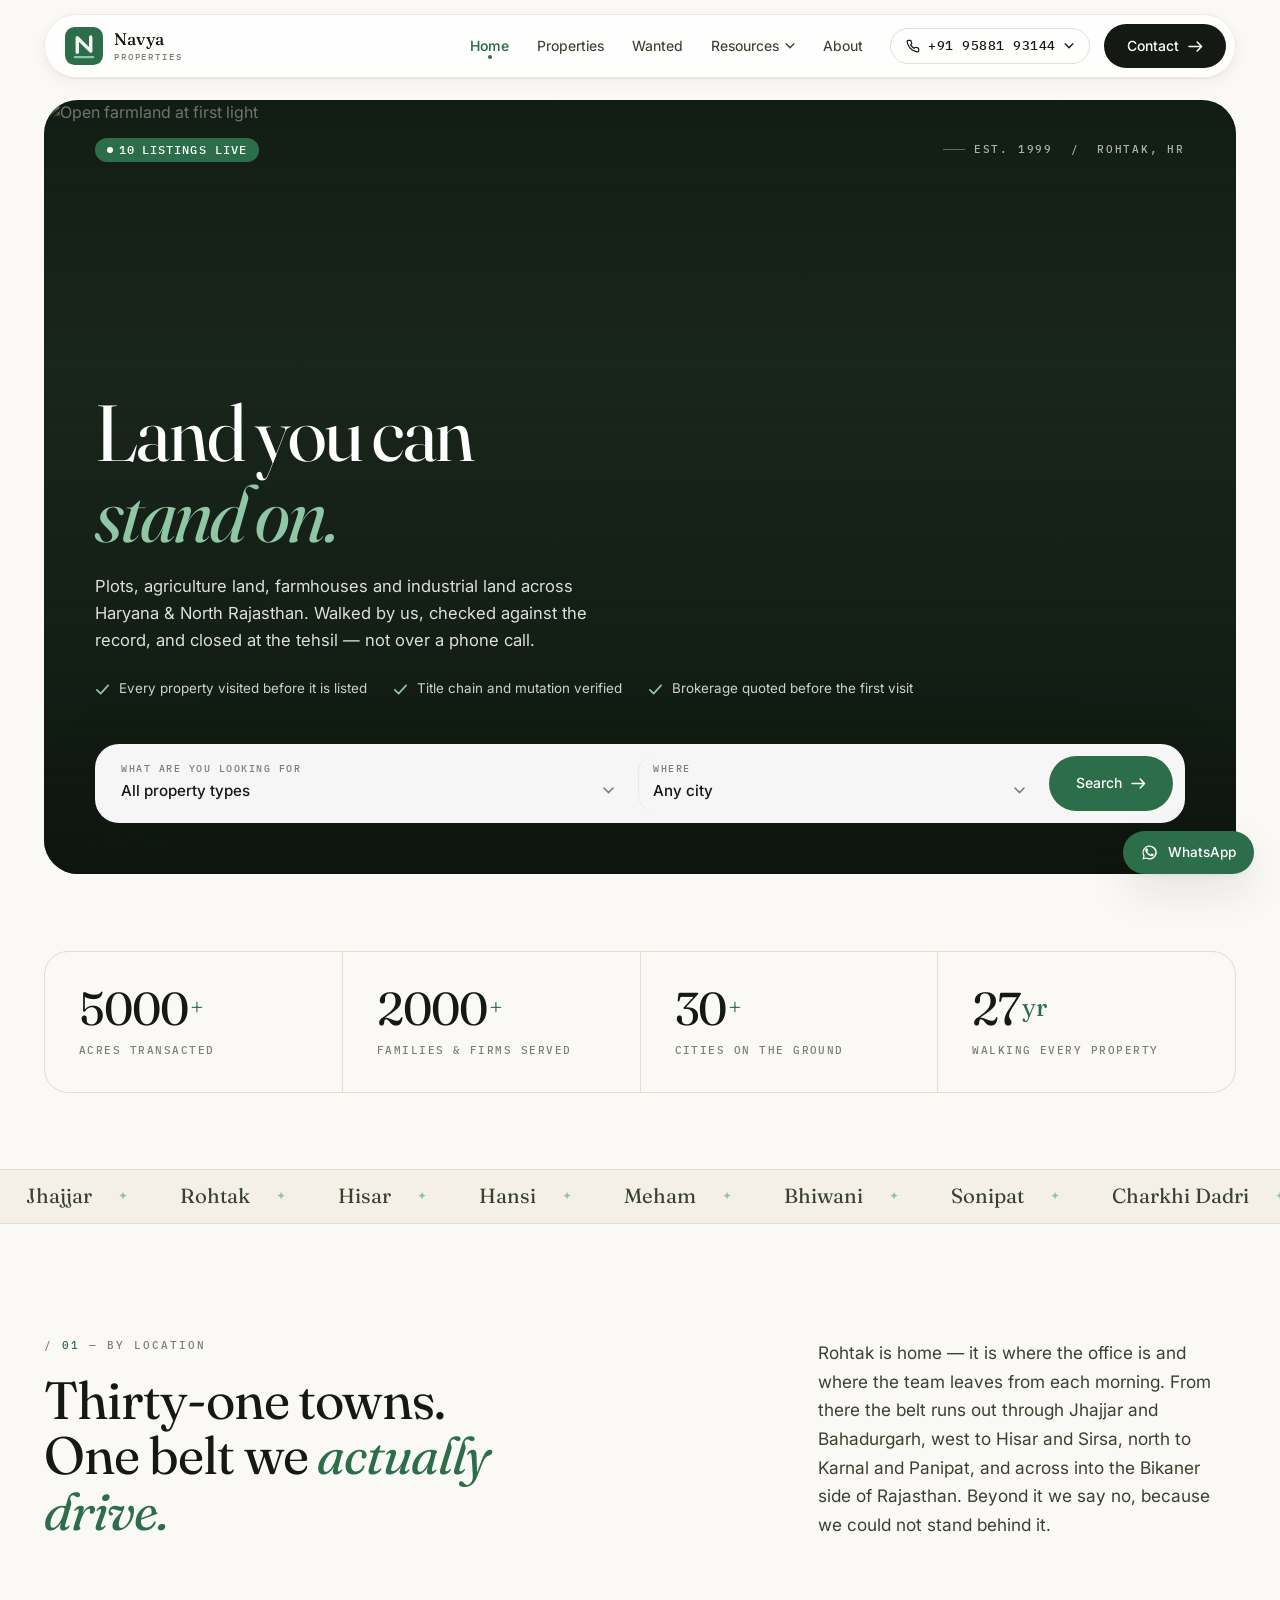
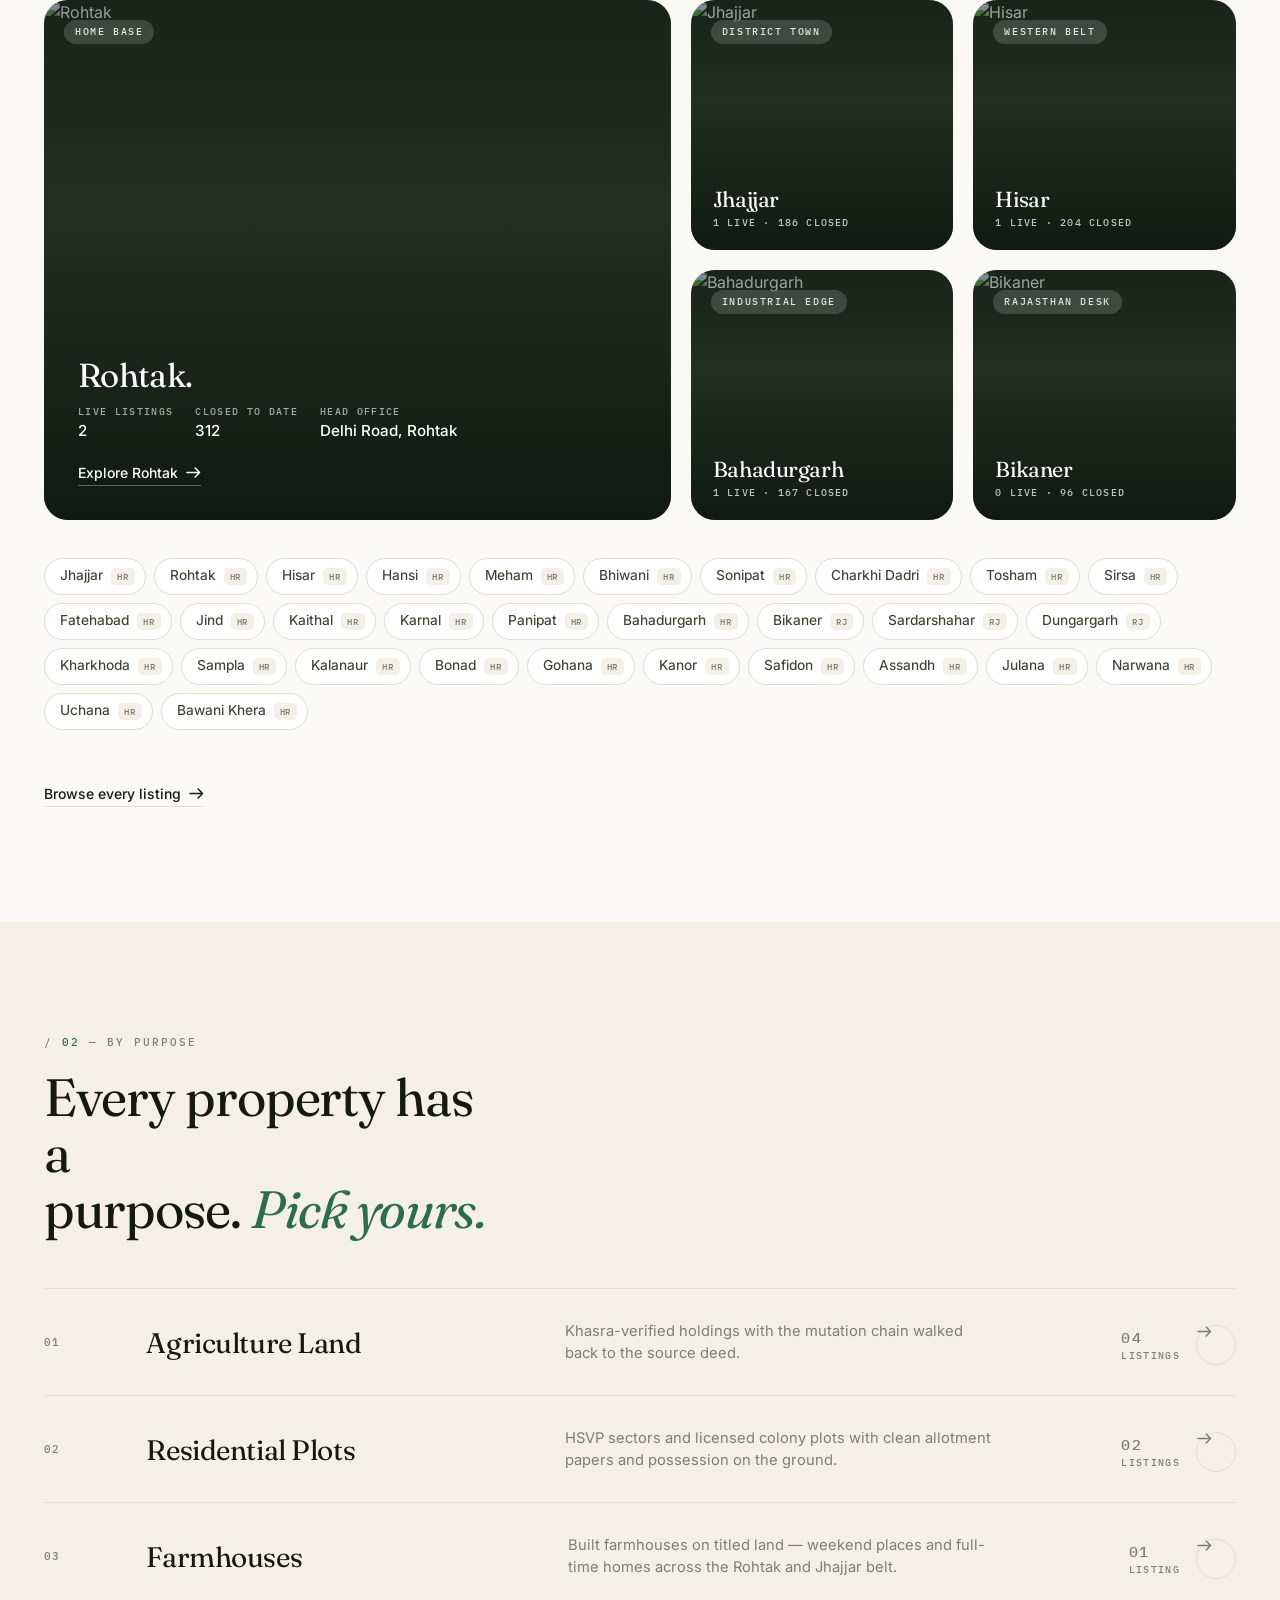
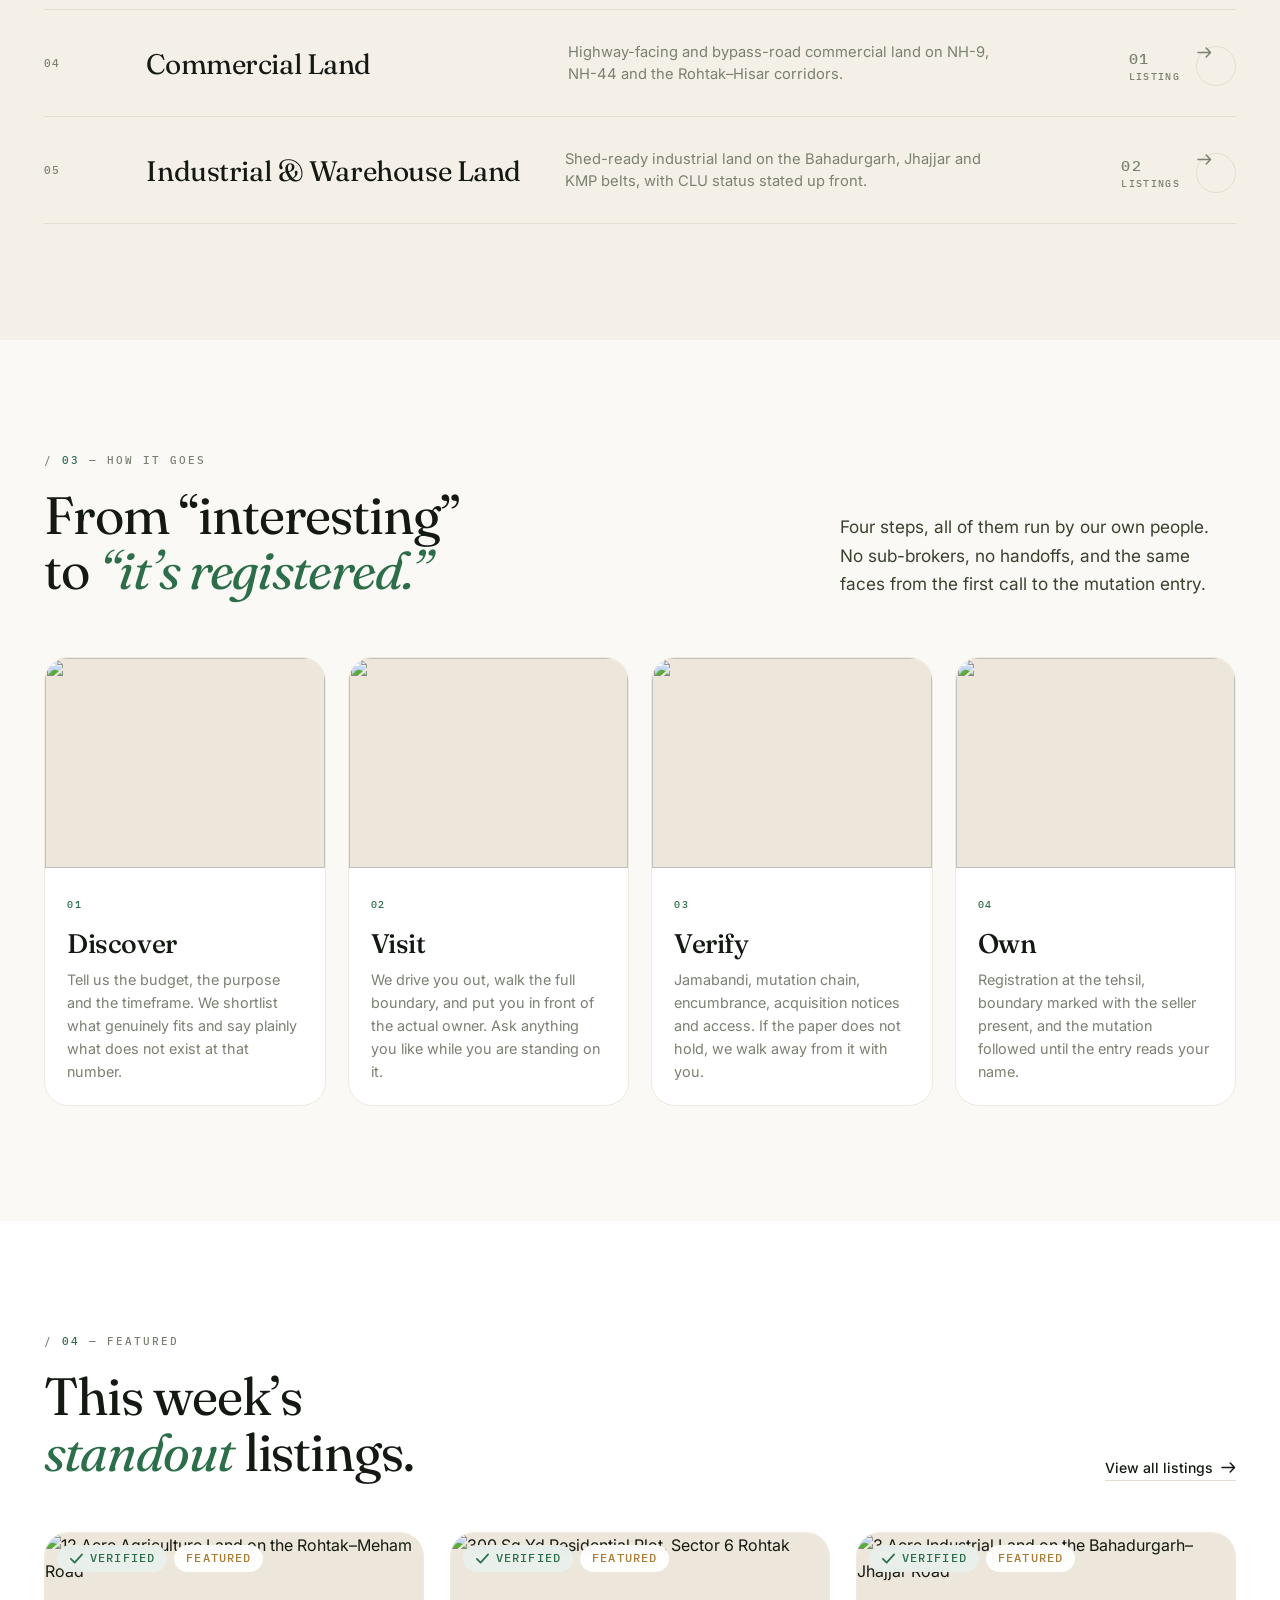
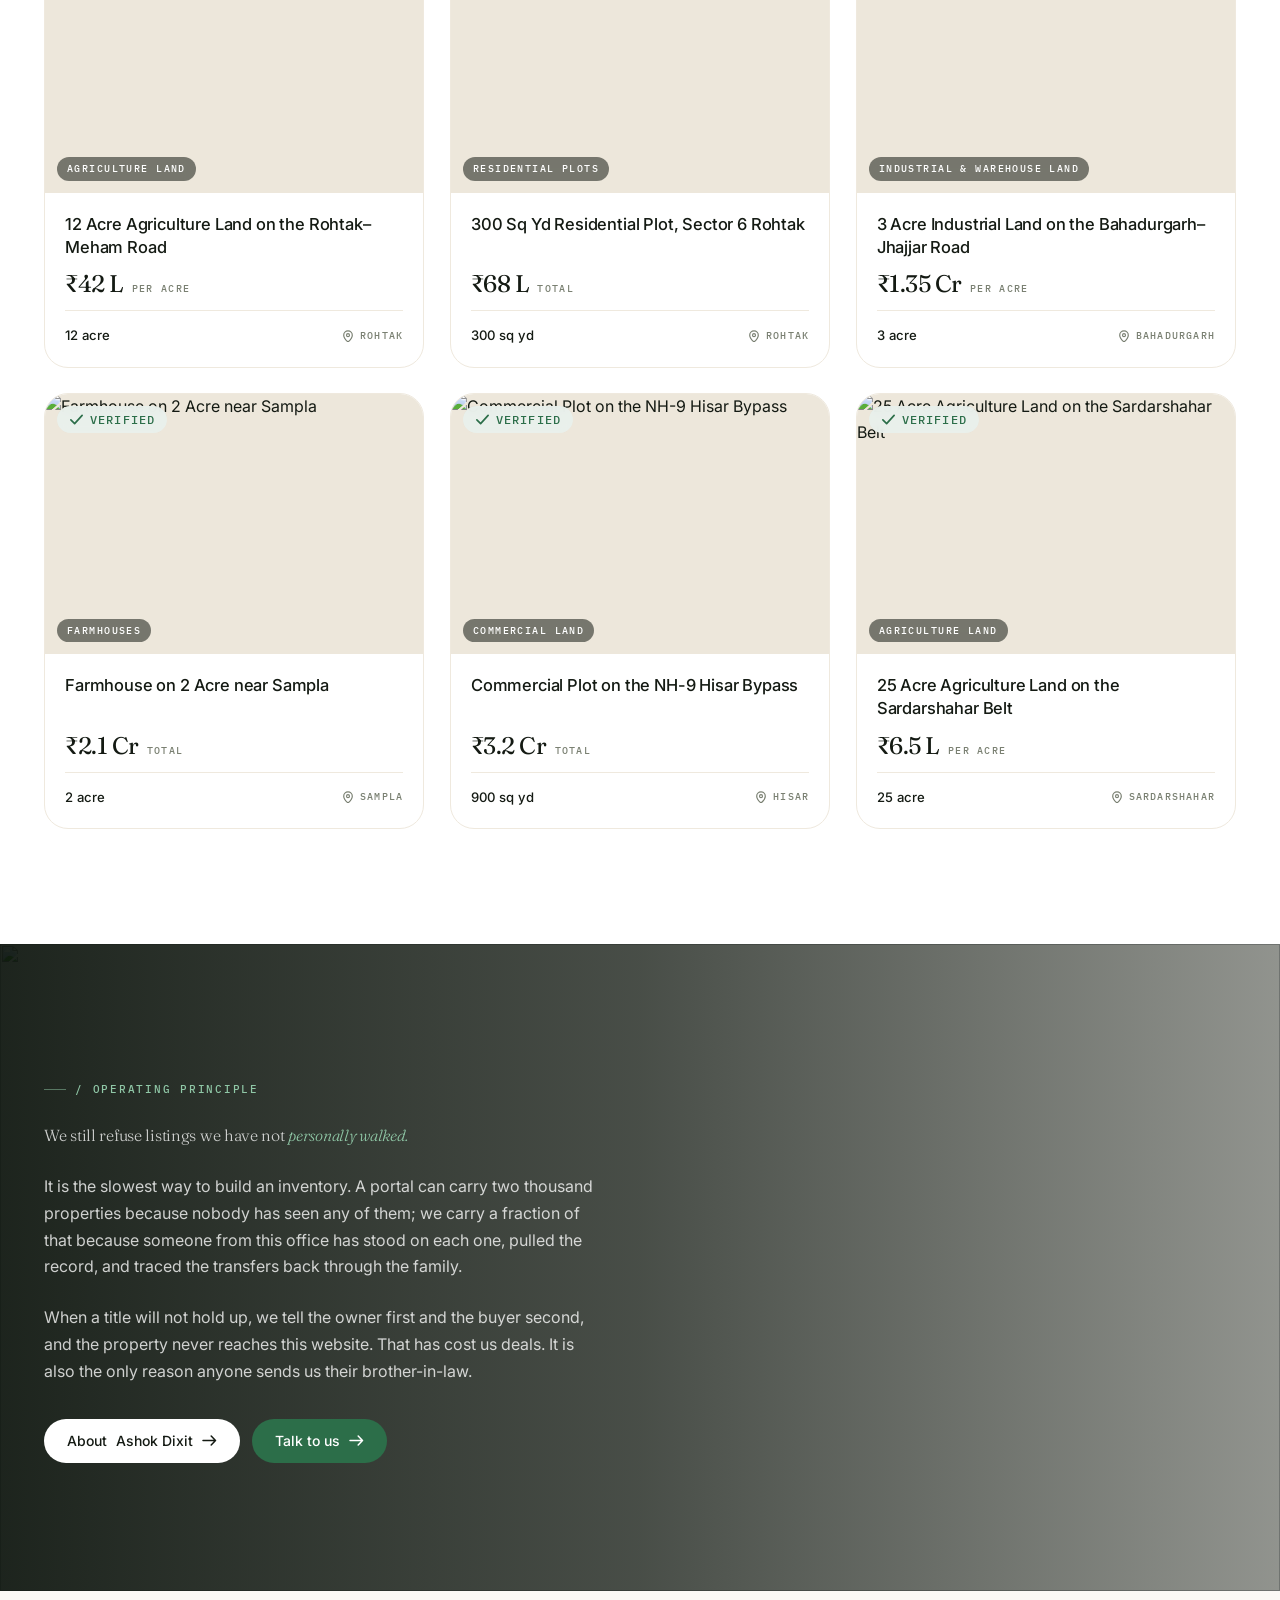
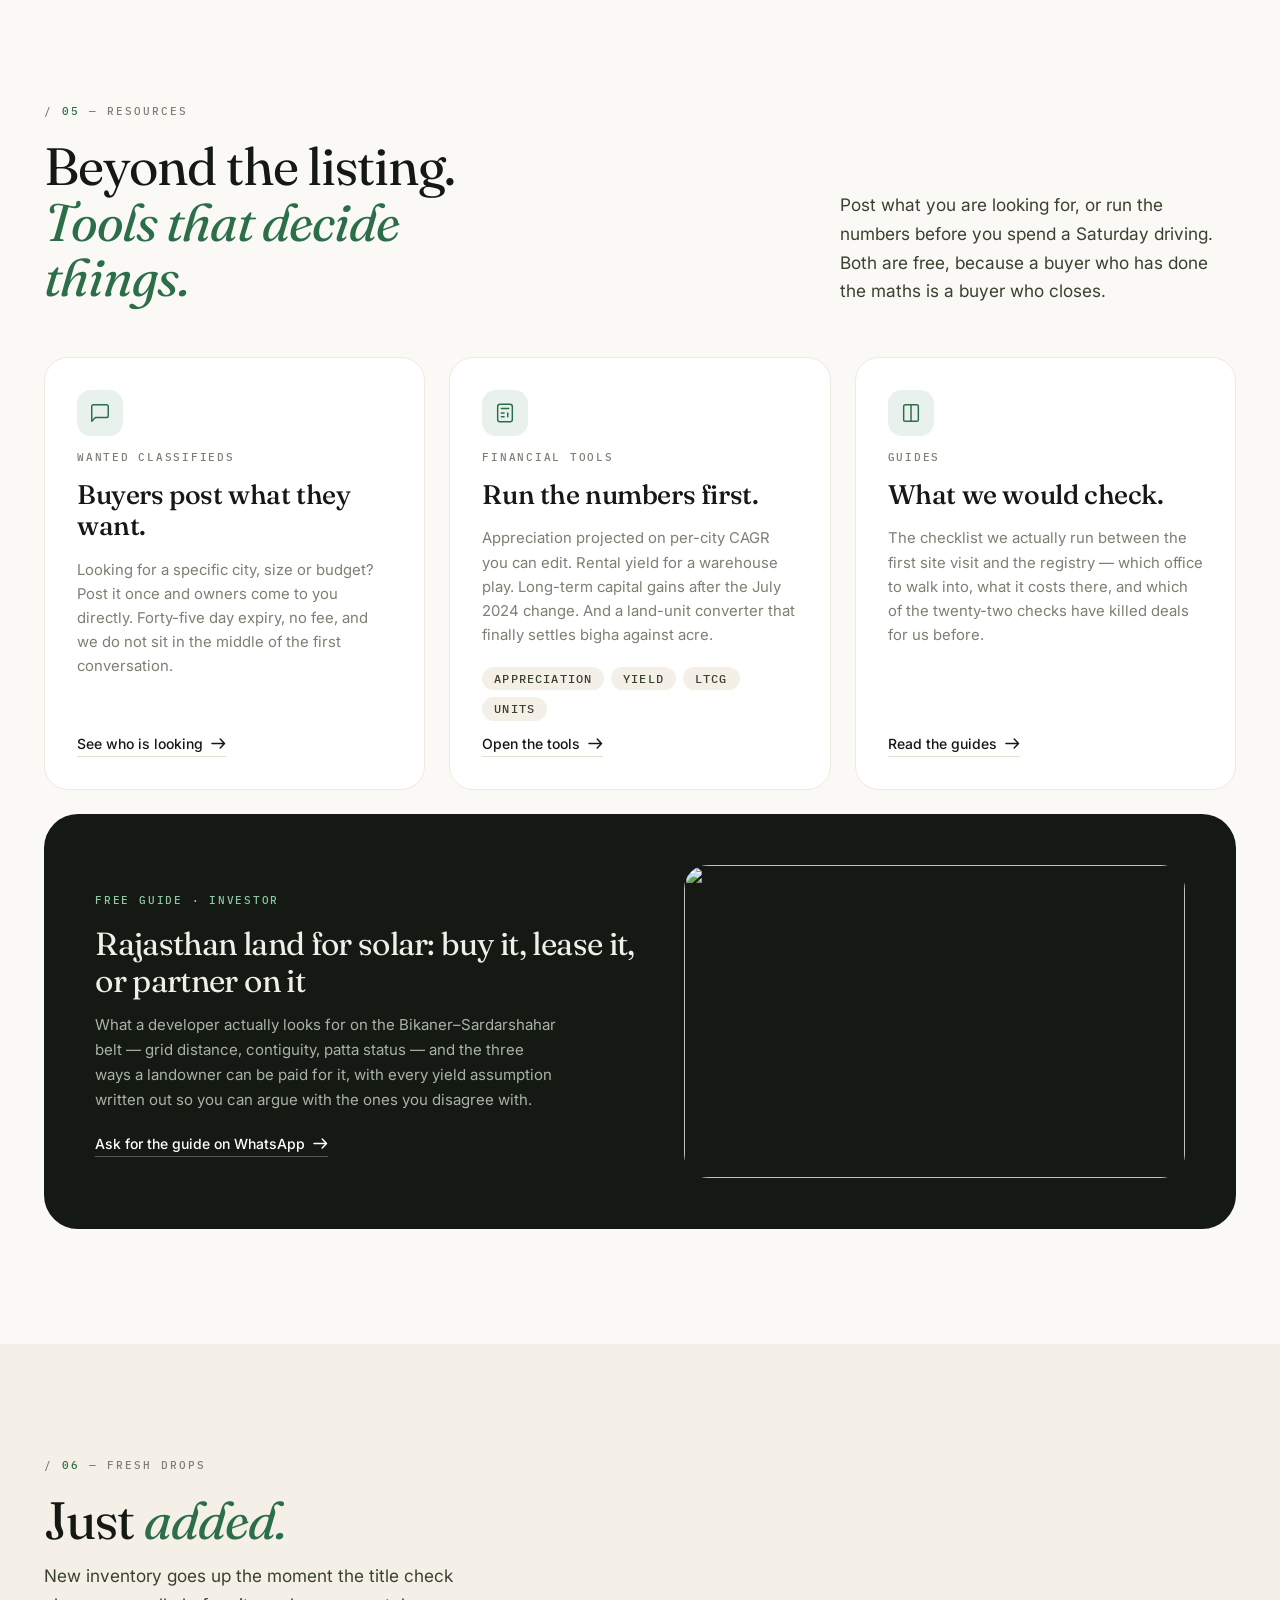
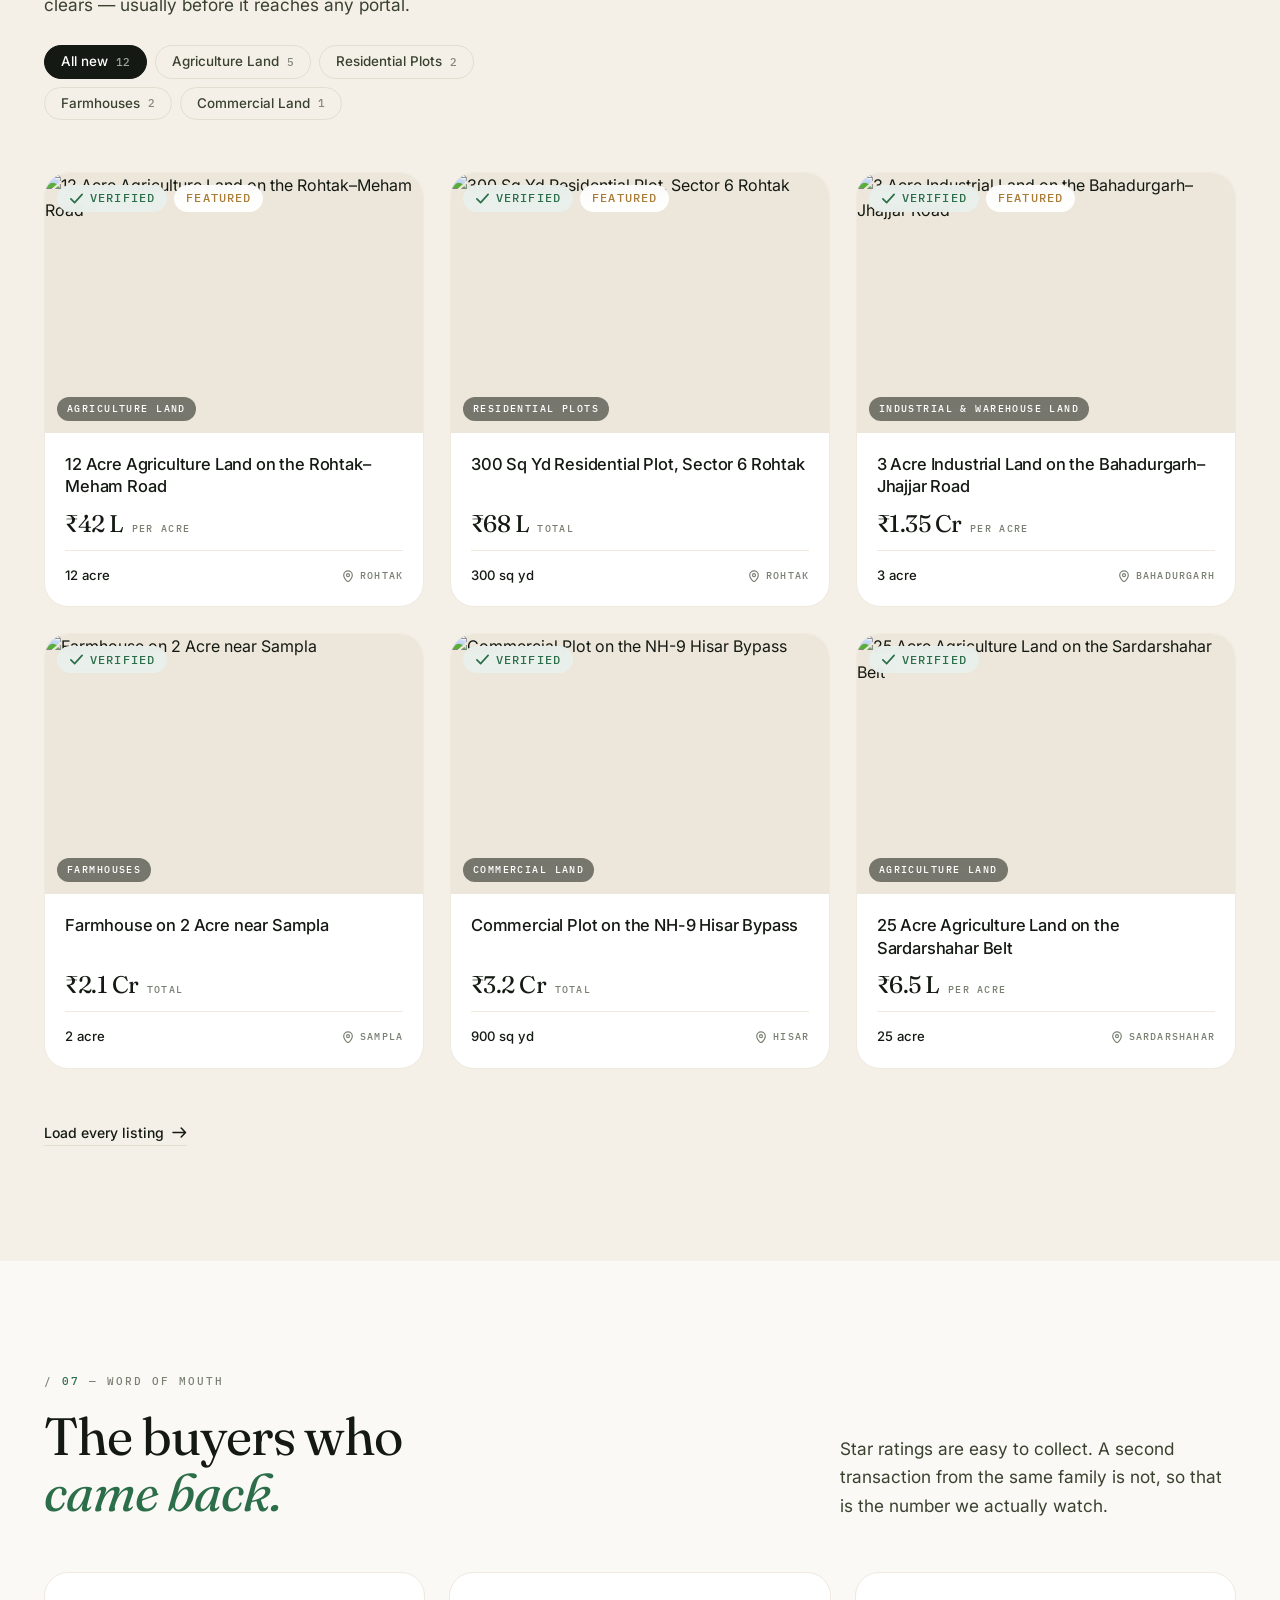
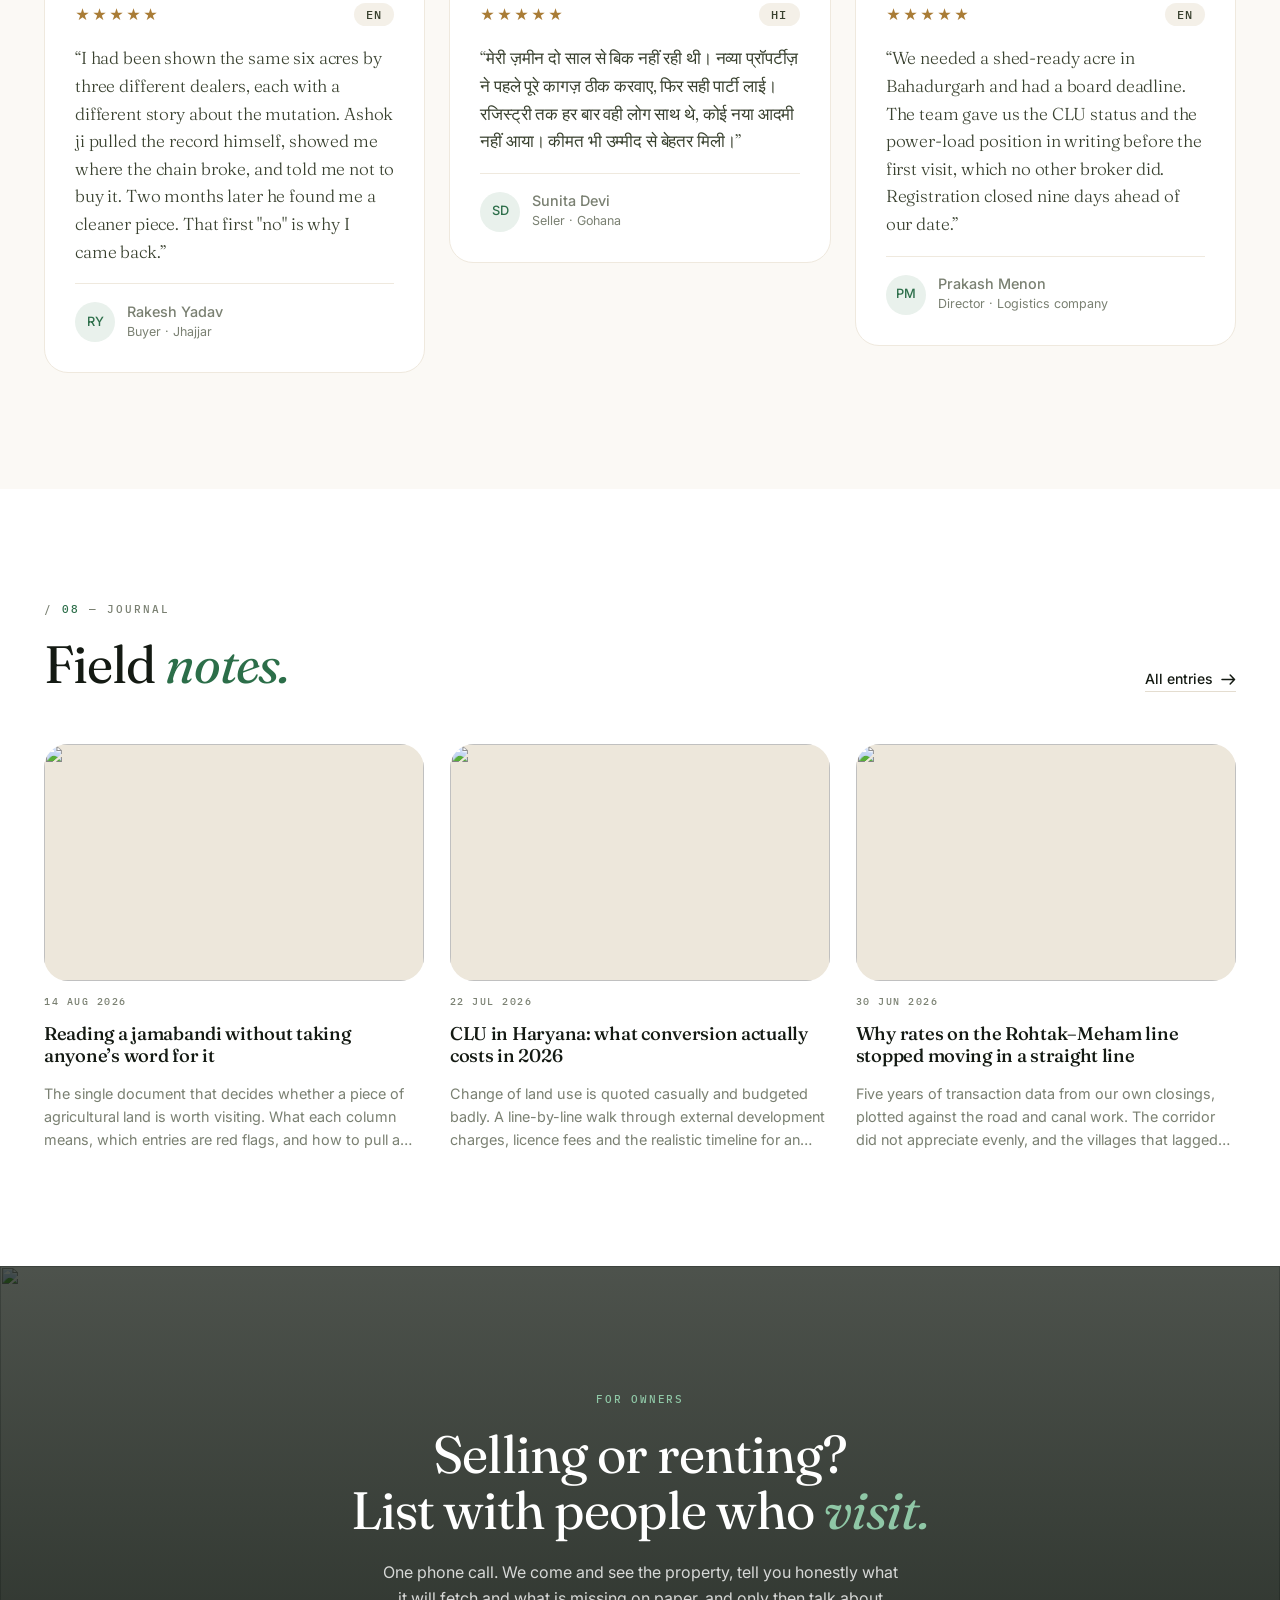
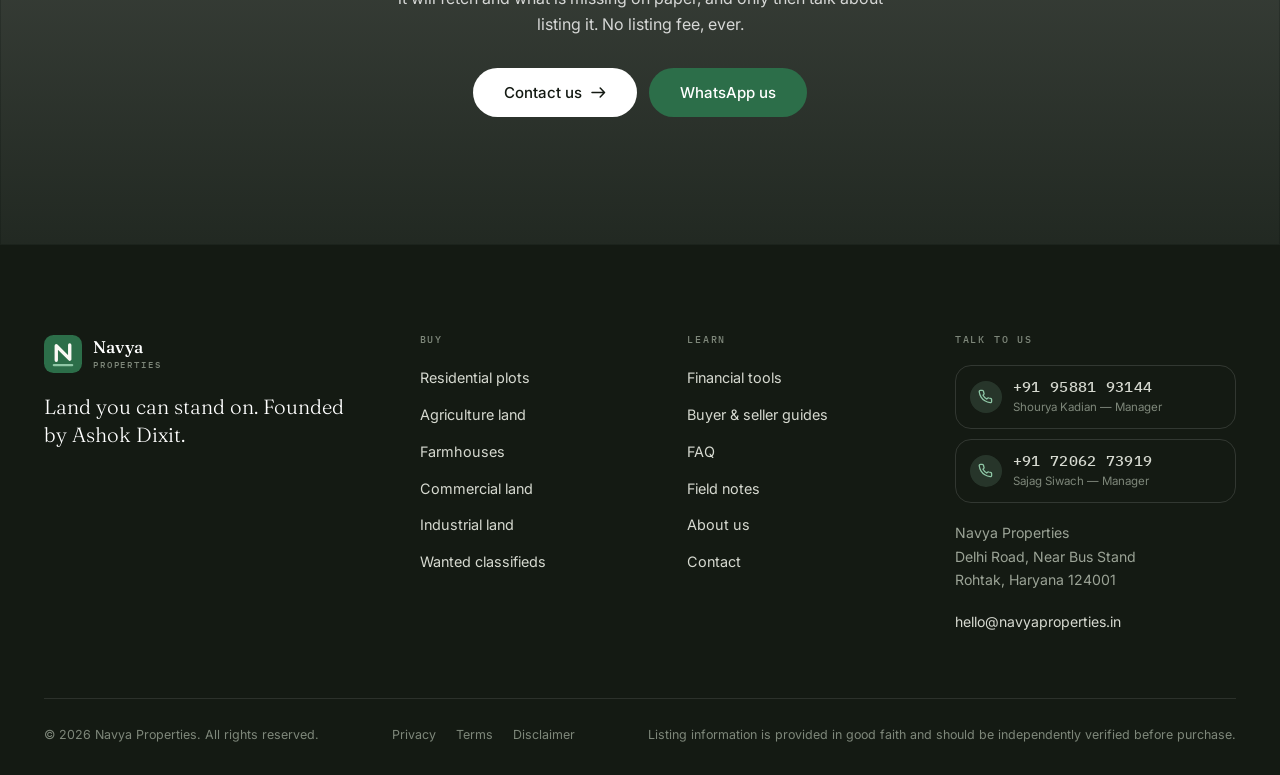
==== index.html @ 82aa5a77 "Navya Properties website Six-page static site for Navya Properties (founder Ashok Dixit) covering 31" ====
<!DOCTYPE html>
<html lang="en">
<head>
<meta charset="utf-8">
<meta name="viewport" content="width=device-width, initial-scale=1">
<title>Navya Properties &mdash; Land, Plots &amp; Farmhouses across Haryana &amp; North Rajasthan</title>
<meta name="description" content="Navya Properties, led by Ashok Dixit. Agriculture land, residential plots, farmhouses, commercial and industrial land across Rohtak, Jhajjar, Bahadurgarh, Hisar, Bhiwani, Jind, Karnal, Panipat, Sirsa and the Bikaner belt of Rajasthan. Every property walked and title-checked before it is listed.">
<meta name="theme-color" content="#2C6E49">

<meta property="og:type" content="website">
<meta property="og:title" content="Navya Properties">
<meta property="og:description" content="Land you can stand on. Agriculture land, plots and farmhouses across Haryana and north Rajasthan — verified before they are listed.">
<meta property="og:image" content="assets/img/logo-mark.svg">

<link rel="icon" href="assets/img/favicon.svg" type="image/svg+xml">
<link rel="apple-touch-icon" href="assets/img/logo-mark.svg">

<!-- Marks that scripting is live. The scroll-reveal CSS is gated on this, so
     if JS never runs the page renders normally instead of staying blank. -->
<script>document.documentElement.className += " js";</script>

<link rel="preconnect" href="https://fonts.googleapis.com">
<link rel="preconnect" href="https://fonts.gstatic.com" crossorigin>
<link rel="preconnect" href="https://images.unsplash.com" crossorigin>
<link rel="stylesheet" href="https://fonts.googleapis.com/css2?family=Fraunces:ital,opsz,wght@0,9..144,300..700;1,9..144,300..700&family=IBM+Plex+Mono:wght@400;500&family=Inter:wght@300..700&display=swap">
<link rel="stylesheet" href="assets/css/site.css">

<script src="assets/js/config.js" defer></script>
<script src="assets/js/data.js" defer></script>
<script src="assets/js/site.js" defer></script>
</head>

<body>
<a class="skip" href="#main">Skip to content</a>

<!-- ══════════════════════════════ HEADER ══════════════════════════════ -->
<header class="header">
  <div class="header__in">

    <a class="lockup" href="index.html" aria-label="Navya Properties — home">
      <svg class="lockup__mark" viewBox="0 0 96 96" aria-hidden="true">
        <rect width="96" height="96" rx="24" fill="#2C6E49"/>
        <path d="M31 64V27l34 34V25" fill="none" stroke="#FBF9F5" stroke-width="8.5" stroke-linecap="round" stroke-linejoin="round"/>
        <path d="M25 76h46" fill="none" stroke="#8FC7A6" stroke-width="6" stroke-linecap="round"/>
      </svg>
      <span class="lockup__type">
        <span class="lockup__word">Navya</span>
        <span class="lockup__desc">Properties</span>
      </span>
    </a>

    <nav class="nav" aria-label="Primary">
      <a class="nav__link" href="index.html">Home</a>
      <a class="nav__link" href="properties.html">Properties</a>
      <a class="nav__link" href="wanted.html">Wanted</a>

      <span class="drop" data-pop data-open="false">
        <button class="nav__link drop__btn" data-pop-btn aria-expanded="false">
          Resources
          <svg width="10" height="6" viewBox="0 0 11 7" fill="none" aria-hidden="true"><path d="M1 1l4.5 4.5L10 1" stroke="currentColor" stroke-width="1.6" stroke-linecap="round"/></svg>
        </button>
        <span class="drop__panel">
          <a class="drop__item" href="resources.html#tools"><b>Financial tools</b><span>Appreciation, rental yield, LTCG tax, land-unit converter</span></a>
          <a class="drop__item" href="resources.html#guides"><b>Buyer &amp; seller guides</b><span>Free walkthroughs written by our own team</span></a>
          <a class="drop__item" href="resources.html#faq"><b>FAQ</b><span>Fees, verification, NRI rules, timelines</span></a>
          <a class="drop__item" href="resources.html#journal"><b>Field notes</b><span>What we learn on the ground, written up</span></a>
        </span>
      </span>

      <a class="nav__link" href="about.html">About</a>
    </nav>

    <div class="tel" data-pop data-open="false">
      <button class="tel__btn" data-pop-btn aria-expanded="false" aria-label="Show phone numbers">
        <svg width="14" height="14" viewBox="0 0 16 16" fill="none" aria-hidden="true"><path d="M14.5 11.3v2a1.3 1.3 0 0 1-1.5 1.3 13.2 13.2 0 0 1-5.7-2 13 13 0 0 1-4-4A13.2 13.2 0 0 1 1.3 2.9 1.3 1.3 0 0 1 2.6 1.5h2a1.3 1.3 0 0 1 1.3 1.1c.1.7.2 1.3.5 1.9a1.3 1.3 0 0 1-.3 1.4l-.8.8a10.7 10.7 0 0 0 4 4l.8-.8a1.3 1.3 0 0 1 1.4-.3c.6.2 1.2.4 1.9.5a1.3 1.3 0 0 1 1.1 1.2z" stroke="currentColor" stroke-width="1.4" stroke-linecap="round" stroke-linejoin="round"/></svg>
        <span class="js-tel-label">+91 95881 93144</span>
        <svg width="10" height="6" viewBox="0 0 11 7" fill="none" aria-hidden="true"><path d="M1 1l4.5 4.5L10 1" stroke="currentColor" stroke-width="1.6" stroke-linecap="round"/></svg>
      </button>
      <div class="tel__panel js-tel-panel"></div>
    </div>

    <a class="btn header__cta" href="contact.html">
      Contact
      <svg class="arw" width="15" height="11" viewBox="0 0 15 11" fill="none" aria-hidden="true"><path d="M9.2 1l4.3 4.5L9.2 10M13 5.5H1" stroke="currentColor" stroke-width="1.5" stroke-linecap="round" stroke-linejoin="round"/></svg>
    </a>

    <button class="burger" aria-label="Open menu" aria-expanded="false" aria-controls="msheet">
      <span></span><span></span><span></span>
    </button>
  </div>
</header>

<!-- Mobile navigation sheet -->
<div class="msheet" id="msheet" data-open="false">
  <a class="msheet__link" href="index.html">Home</a>
  <a class="msheet__link" href="properties.html">Properties</a>
  <a class="msheet__link" href="wanted.html">Wanted</a>
  <a class="msheet__link" href="resources.html">Resources</a>
  <div class="msheet__sub">
    <a href="resources.html#tools">Financial tools</a>
    <a href="resources.html#guides">Buyer &amp; seller guides</a>
    <a href="resources.html#faq">FAQ</a>
    <a href="resources.html#journal">Field notes</a>
  </div>
  <a class="msheet__link" href="about.html">About</a>
  <a class="msheet__link" href="contact.html">Contact</a>
  <div class="msheet__tel js-tel-list"></div>
</div>

<main id="main">

<!-- ═══════════════════════════════ HERO ═══════════════════════════════ -->
<section class="hero">
  <div class="hero__card">
    <img class="hero__img" src="https://images.unsplash.com/photo-1500382017468-9049fed747ef?w=1900&q=76&auto=format&fit=crop" alt="Open farmland at first light" width="1900" height="1100" fetchpriority="high">

    <div class="hero__top">
      <span class="eyebrow eyebrow--bare"><span class="chip chip--live"><span class="dot"></span> <span class="js-live-count">10</span> listings live</span></span>
      <span class="eyebrow eyebrow--r">Est. <span class="js-since">1999</span> &nbsp;/&nbsp; <span class="js-base">Rohtak, HR</span></span>
    </div>

    <h1 class="display">Land you can<br><em>stand on.</em></h1>

    <p class="hero__lede">Plots, agriculture land, farmhouses and industrial land across <span class="js-region">Haryana &amp; north Rajasthan</span>. Walked by us, checked against the record, and closed at the tehsil &mdash; not over a phone call.</p>

    <div class="hero__notes">
      <span class="hero__note"><svg width="15" height="15" viewBox="0 0 16 16" fill="none" aria-hidden="true"><path d="M2 8.4l4 4L14 3.6" stroke="currentColor" stroke-width="1.8" stroke-linecap="round" stroke-linejoin="round"/></svg> Every property visited before it is listed</span>
      <span class="hero__note"><svg width="15" height="15" viewBox="0 0 16 16" fill="none" aria-hidden="true"><path d="M2 8.4l4 4L14 3.6" stroke="currentColor" stroke-width="1.8" stroke-linecap="round" stroke-linejoin="round"/></svg> Title chain and mutation verified</span>
      <span class="hero__note"><svg width="15" height="15" viewBox="0 0 16 16" fill="none" aria-hidden="true"><path d="M2 8.4l4 4L14 3.6" stroke="currentColor" stroke-width="1.8" stroke-linecap="round" stroke-linejoin="round"/></svg> Brokerage quoted before the first visit</span>
    </div>

    <form class="finder js-finder">
      <div class="finder__f">
        <label for="f-type">What are you looking for</label>
        <select id="f-type" name="type" class="js-type-options"><option value="">All property types</option></select>
      </div>
      <div class="finder__f">
        <label for="f-city">Where</label>
        <select id="f-city" name="city" class="js-city-options"><option value="">Any city</option></select>
      </div>
      <button class="btn btn--brand" type="submit">
        Search
        <svg class="arw" width="15" height="11" viewBox="0 0 15 11" fill="none" aria-hidden="true"><path d="M9.2 1l4.3 4.5L9.2 10M13 5.5H1" stroke="currentColor" stroke-width="1.5" stroke-linecap="round" stroke-linejoin="round"/></svg>
      </button>
    </form>
  </div>
</section>

<!-- ══════════════════════════════ STATS ═══════════════════════════════ -->
<section class="sec sec--tight">
  <div class="wrap">
    <!-- Figures come from config.js so index and about can never drift apart. -->
    <div class="stats js-stats" data-reveal></div>
  </div>
</section>

<div class="marquee"><div class="marquee__track js-marquee"></div></div>

<!-- ══════════════════════════ 01 · BY LOCATION ════════════════════════ -->
<section class="sec">
  <div class="wrap">
    <div class="sec-head" data-reveal>
      <div class="sec-head__l">
        <span class="sec-num">/ <b>01</b> &mdash; By location</span>
        <h2 class="h2">Thirty-one towns.<br>One belt we <em>actually drive.</em></h2>
      </div>
      <p class="lede" style="max-width:38ch">Rohtak is home &mdash; it is where the office is and where the team leaves from each morning. From there the belt runs out through Jhajjar and Bahadurgarh, west to Hisar and Sirsa, north to Karnal and Panipat, and across into the Bikaner side of Rajasthan. Beyond it we say no, because we could not stand behind it.</p>
    </div>

    <div class="cities" data-reveal="80">
      <a class="citycard citycard--lead js-city-lead" href="properties.html"></a>
      <div class="cities__minor js-city-minor"></div>
    </div>

    <div class="citylist js-city-all" data-reveal="60"></div>

    <div class="mt-l"><a class="link-arw" href="properties.html">Browse every listing <svg class="arw" width="15" height="11" viewBox="0 0 15 11" fill="none" aria-hidden="true"><path d="M9.2 1l4.3 4.5L9.2 10M13 5.5H1" stroke="currentColor" stroke-width="1.5" stroke-linecap="round" stroke-linejoin="round"/></svg></a></div>
  </div>
</section>

<!-- ══════════════════════════ 02 · BY PURPOSE ═════════════════════════ -->
<section class="sec sec--sand">
  <div class="wrap">
    <div class="sec-head" data-reveal>
      <div class="sec-head__l">
        <span class="sec-num">/ <b>02</b> &mdash; By purpose</span>
        <h2 class="h2">Every property has a<br>purpose. <em>Pick yours.</em></h2>
      </div>
    </div>
    <div class="purpose js-purpose" data-reveal="60"></div>
  </div>
</section>

<!-- ═══════════════════════════ 03 · PROCESS ═══════════════════════════ -->
<section class="sec">
  <div class="wrap">
    <div class="sec-head" data-reveal>
      <div class="sec-head__l">
        <span class="sec-num">/ <b>03</b> &mdash; How it goes</span>
        <h2 class="h2">From &ldquo;interesting&rdquo;<br>to <em>&ldquo;it&rsquo;s registered.&rdquo;</em></h2>
      </div>
      <p class="lede" style="max-width:36ch">Four steps, all of them run by our own people. No sub-brokers, no handoffs, and the same faces from the first call to the mutation entry.</p>
    </div>

    <div class="steps" data-reveal="60">
      <article class="step">
        <div class="step__img"><img src="https://images.unsplash.com/photo-1554224155-6726b3ff858f?w=520&q=70&auto=format&fit=crop" alt="" loading="lazy"></div>
        <div class="step__b">
          <span class="step__n">01</span>
          <h3 class="h3">Discover</h3>
          <p>Tell us the budget, the purpose and the timeframe. We shortlist what genuinely fits and say plainly what does not exist at that number.</p>
        </div>
      </article>
      <article class="step">
        <div class="step__img"><img src="https://images.unsplash.com/photo-1574943320219-553eb213f72d?w=520&q=70&auto=format&fit=crop" alt="" loading="lazy"></div>
        <div class="step__b">
          <span class="step__n">02</span>
          <h3 class="h3">Visit</h3>
          <p>We drive you out, walk the full boundary, and put you in front of the actual owner. Ask anything you like while you are standing on it.</p>
        </div>
      </article>
      <article class="step">
        <div class="step__img"><img src="https://images.unsplash.com/photo-1590247813693-5541d1c609fd?w=520&q=70&auto=format&fit=crop" alt="" loading="lazy"></div>
        <div class="step__b">
          <span class="step__n">03</span>
          <h3 class="h3">Verify</h3>
          <p>Jamabandi, mutation chain, encumbrance, acquisition notices and access. If the paper does not hold, we walk away from it with you.</p>
        </div>
      </article>
      <article class="step">
        <div class="step__img"><img src="https://images.unsplash.com/photo-1560518883-ce09059eeffa?w=520&q=70&auto=format&fit=crop" alt="" loading="lazy"></div>
        <div class="step__b">
          <span class="step__n">04</span>
          <h3 class="h3">Own</h3>
          <p>Registration at the tehsil, boundary marked with the seller present, and the mutation followed until the entry reads your name.</p>
        </div>
      </article>
    </div>
  </div>
</section>

<!-- ══════════════════════════ 04 · FEATURED ═══════════════════════════ -->
<section class="sec sec--paper">
  <div class="wrap">
    <div class="sec-head" data-reveal>
      <div class="sec-head__l">
        <span class="sec-num">/ <b>04</b> &mdash; Featured</span>
        <h2 class="h2">This week&rsquo;s<br><em>standout</em> listings.</h2>
      </div>
      <a class="link-arw" href="properties.html">View all listings <svg class="arw" width="15" height="11" viewBox="0 0 15 11" fill="none" aria-hidden="true"><path d="M9.2 1l4.3 4.5L9.2 10M13 5.5H1" stroke="currentColor" stroke-width="1.5" stroke-linecap="round" stroke-linejoin="round"/></svg></a>
    </div>
    <div class="pgrid mt-l js-featured" data-reveal="60"></div>
  </div>
</section>

<!-- ════════════════════════ OPERATING PRINCIPLE ═══════════════════════ -->
<section class="principle">
  <img src="https://images.unsplash.com/photo-1605000797499-95a51c5269ae?w=1900&q=74&auto=format&fit=crop" alt="" loading="lazy">
  <div class="principle__in" data-reveal>
    <span class="eyebrow" style="color:var(--brand-3)">/ Operating principle</span>
    <p class="principle__q mt-m">We still refuse listings we have not <em>personally walked.</em></p>
    <p>It is the slowest way to build an inventory. A portal can carry two thousand properties because nobody has seen any of them; we carry a fraction of that because someone from this office has stood on each one, pulled the record, and traced the transfers back through the family.</p>
    <p>When a title will not hold up, we tell the owner first and the buyer second, and the property never reaches this website. That has cost us deals. It is also the only reason anyone sends us their brother-in-law.</p>
    <div class="principle__cta">
      <a class="btn btn--light" href="about.html">About <span class="js-founder">Ashok Dixit</span> <svg class="arw" width="15" height="11" viewBox="0 0 15 11" fill="none" aria-hidden="true"><path d="M9.2 1l4.3 4.5L9.2 10M13 5.5H1" stroke="currentColor" stroke-width="1.5" stroke-linecap="round" stroke-linejoin="round"/></svg></a>
      <a class="btn btn--brand" href="contact.html">Talk to us <svg class="arw" width="15" height="11" viewBox="0 0 15 11" fill="none" aria-hidden="true"><path d="M9.2 1l4.3 4.5L9.2 10M13 5.5H1" stroke="currentColor" stroke-width="1.5" stroke-linecap="round" stroke-linejoin="round"/></svg></a>
    </div>
  </div>
</section>

<!-- ══════════════════════════ 05 · RESOURCES ══════════════════════════ -->
<section class="sec">
  <div class="wrap">
    <div class="sec-head" data-reveal>
      <div class="sec-head__l">
        <span class="sec-num">/ <b>05</b> &mdash; Resources</span>
        <h2 class="h2">Beyond the listing.<br><em>Tools that decide things.</em></h2>
      </div>
      <p class="lede" style="max-width:36ch">Post what you are looking for, or run the numbers before you spend a Saturday driving. Both are free, because a buyer who has done the maths is a buyer who closes.</p>
    </div>

    <div class="rgrid" data-reveal="60">
      <article class="rcard">
        <span class="rcard__ico"><svg width="22" height="22" viewBox="0 0 24 24" fill="none" aria-hidden="true"><path d="M21 15a2 2 0 0 1-2 2H7l-4 4V5a2 2 0 0 1 2-2h14a2 2 0 0 1 2 2z" stroke="currentColor" stroke-width="1.6" stroke-linejoin="round"/></svg></span>
        <span class="eyebrow eyebrow--bare eyebrow--muted">Wanted classifieds</span>
        <h3 class="h3">Buyers post what they want.</h3>
        <p>Looking for a specific city, size or budget? Post it once and owners come to you directly. Forty-five day expiry, no fee, and we do not sit in the middle of the first conversation.</p>
        <a class="link-arw" href="wanted.html">See who is looking <svg class="arw" width="15" height="11" viewBox="0 0 15 11" fill="none" aria-hidden="true"><path d="M9.2 1l4.3 4.5L9.2 10M13 5.5H1" stroke="currentColor" stroke-width="1.5" stroke-linecap="round" stroke-linejoin="round"/></svg></a>
      </article>

      <article class="rcard">
        <span class="rcard__ico"><svg width="22" height="22" viewBox="0 0 24 24" fill="none" aria-hidden="true"><rect x="4" y="2.5" width="16" height="19" rx="2.5" stroke="currentColor" stroke-width="1.6"/><path d="M8 7h8M8 12h3M8 16h3M15 12v4" stroke="currentColor" stroke-width="1.6" stroke-linecap="round"/></svg></span>
        <span class="eyebrow eyebrow--bare eyebrow--muted">Financial tools</span>
        <h3 class="h3">Run the numbers first.</h3>
        <p>Appreciation projected on per-city CAGR you can edit. Rental yield for a warehouse play. Long-term capital gains after the July 2024 change. And a land-unit converter that finally settles bigha against acre.</p>
        <div class="rcard__tags">
          <span class="chip">Appreciation</span><span class="chip">Yield</span><span class="chip">LTCG</span><span class="chip">Units</span>
        </div>
        <a class="link-arw" href="resources.html#tools">Open the tools <svg class="arw" width="15" height="11" viewBox="0 0 15 11" fill="none" aria-hidden="true"><path d="M9.2 1l4.3 4.5L9.2 10M13 5.5H1" stroke="currentColor" stroke-width="1.5" stroke-linecap="round" stroke-linejoin="round"/></svg></a>
      </article>

      <article class="rcard">
        <span class="rcard__ico"><svg width="22" height="22" viewBox="0 0 24 24" fill="none" aria-hidden="true"><path d="M4 4.5A1.5 1.5 0 0 1 5.5 3H12v18H5.5A1.5 1.5 0 0 1 4 19.5zM12 3h6.5A1.5 1.5 0 0 1 20 4.5v15a1.5 1.5 0 0 1-1.5 1.5H12" stroke="currentColor" stroke-width="1.6" stroke-linejoin="round"/></svg></span>
        <span class="eyebrow eyebrow--bare eyebrow--muted">Guides</span>
        <h3 class="h3">What we would check.</h3>
        <p>The checklist we actually run between the first site visit and the registry &mdash; which office to walk into, what it costs there, and which of the twenty-two checks have killed deals for us before.</p>
        <a class="link-arw" href="resources.html#guides">Read the guides <svg class="arw" width="15" height="11" viewBox="0 0 15 11" fill="none" aria-hidden="true"><path d="M9.2 1l4.3 4.5L9.2 10M13 5.5H1" stroke="currentColor" stroke-width="1.5" stroke-linecap="round" stroke-linejoin="round"/></svg></a>
      </article>
    </div>

    <div class="guide" data-reveal="80">
      <div>
        <span class="eyebrow eyebrow--bare">Free guide &middot; Investor</span>
        <h3>Rajasthan land for solar: buy it, lease it, or partner on it</h3>
        <p>What a developer actually looks for on the Bikaner&ndash;Sardarshahar belt &mdash; grid distance, contiguity, patta status &mdash; and the three ways a landowner can be paid for it, with every yield assumption written out so you can argue with the ones you disagree with.</p>
        <a class="link-arw js-wa" href="#" data-msg="Hello Navya Properties, please send me the Rajasthan solar land guide.">Ask for the guide on WhatsApp <svg class="arw" width="15" height="11" viewBox="0 0 15 11" fill="none" aria-hidden="true"><path d="M9.2 1l4.3 4.5L9.2 10M13 5.5H1" stroke="currentColor" stroke-width="1.5" stroke-linecap="round" stroke-linejoin="round"/></svg></a>
      </div>
      <div class="guide__img"><img src="https://images.unsplash.com/photo-1509391366360-2e959784a276?w=760&q=72&auto=format&fit=crop" alt="" loading="lazy"></div>
    </div>
  </div>
</section>

<!-- ═════════════════════════ 06 · FRESH DROPS ═════════════════════════ -->
<section class="sec sec--sand">
  <div class="wrap">
    <div class="sec-head" data-reveal>
      <div class="sec-head__l">
        <span class="sec-num">/ <b>06</b> &mdash; Fresh drops</span>
        <h2 class="h2">Just <em>added.</em></h2>
        <p class="lede mt-s">New inventory goes up the moment the title check clears &mdash; usually before it reaches any portal.</p>
        <div class="tabs js-fresh-tabs" role="tablist" aria-label="Filter new listings by type"></div>
      </div>
    </div>
    <div class="pgrid mt-l js-fresh" data-reveal="60"></div>
    <div class="mt-l"><a class="link-arw" href="properties.html">Load every listing <svg class="arw" width="15" height="11" viewBox="0 0 15 11" fill="none" aria-hidden="true"><path d="M9.2 1l4.3 4.5L9.2 10M13 5.5H1" stroke="currentColor" stroke-width="1.5" stroke-linecap="round" stroke-linejoin="round"/></svg></a></div>
  </div>
</section>

<!-- ═════════════════════════ 07 · TESTIMONIALS ════════════════════════ -->
<section class="sec">
  <div class="wrap">
    <div class="sec-head" data-reveal>
      <div class="sec-head__l">
        <span class="sec-num">/ <b>07</b> &mdash; Word of mouth</span>
        <h2 class="h2">The buyers who<br><em>came back.</em></h2>
      </div>
      <p class="lede" style="max-width:36ch">Star ratings are easy to collect. A second transaction from the same family is not, so that is the number we actually watch.</p>
    </div>
    <div class="tgrid js-reviews" data-reveal="60"></div>
  </div>
</section>

<!-- ═══════════════════════════ 08 · JOURNAL ═══════════════════════════ -->
<section class="sec sec--paper">
  <div class="wrap">
    <div class="sec-head" data-reveal>
      <div class="sec-head__l">
        <span class="sec-num">/ <b>08</b> &mdash; Journal</span>
        <h2 class="h2">Field <em>notes.</em></h2>
      </div>
      <a class="link-arw" href="resources.html#journal">All entries <svg class="arw" width="15" height="11" viewBox="0 0 15 11" fill="none" aria-hidden="true"><path d="M9.2 1l4.3 4.5L9.2 10M13 5.5H1" stroke="currentColor" stroke-width="1.5" stroke-linecap="round" stroke-linejoin="round"/></svg></a>
    </div>
    <div class="jgrid js-journal" data-reveal="60"></div>
  </div>
</section>

<!-- ═════════════════════════════ CLOSING ══════════════════════════════ -->
<section class="close-cta">
  <img src="https://images.unsplash.com/photo-1560493676-04071c5f467b?w=1900&q=74&auto=format&fit=crop" alt="" loading="lazy">
  <div class="close-cta__in" data-reveal>
    <span class="eyebrow eyebrow--bare" style="color:var(--brand-3)">For owners</span>
    <h2 class="h2">Selling or renting?<br>List with people who <em>visit.</em></h2>
    <p>One phone call. We come and see the property, tell you honestly what it will fetch and what is missing on paper, and only then talk about listing it. No listing fee, ever.</p>
    <div class="close-cta__btns">
      <a class="btn btn--light btn--wide" href="contact.html">Contact us <svg class="arw" width="15" height="11" viewBox="0 0 15 11" fill="none" aria-hidden="true"><path d="M9.2 1l4.3 4.5L9.2 10M13 5.5H1" stroke="currentColor" stroke-width="1.5" stroke-linecap="round" stroke-linejoin="round"/></svg></a>
      <a class="btn btn--brand btn--wide js-wa" href="#" data-msg="Hello Navya Properties, I want to list my property with you.">WhatsApp us</a>
    </div>
  </div>
</section>

</main>

<!-- ══════════════════════════════ FOOTER ══════════════════════════════ -->
<footer class="footer">
  <div class="wrap">
    <div class="footer__grid">

      <div class="footer__brand">
        <span class="lockup">
          <svg class="lockup__mark" viewBox="0 0 96 96" aria-hidden="true">
            <rect width="96" height="96" rx="24" fill="#2C6E49"/>
            <path d="M31 64V27l34 34V25" fill="none" stroke="#FBF9F5" stroke-width="8.5" stroke-linecap="round" stroke-linejoin="round"/>
            <path d="M25 76h46" fill="none" stroke="#8FC7A6" stroke-width="6" stroke-linecap="round"/>
          </svg>
          <span class="lockup__type">
            <span class="lockup__word">Navya</span>
            <span class="lockup__desc">Properties</span>
          </span>
        </span>
        <p class="footer__tag">Land you can stand on. Founded by <span class="js-founder">Ashok Dixit</span>.</p>
        <div class="socials">
          <a href="#" data-social="facebook" aria-label="Facebook"><svg width="16" height="16" viewBox="0 0 24 24" fill="currentColor"><path d="M14 9h3V6h-3c-2.2 0-4 1.8-4 4v2H8v3h2v7h3v-7h3l1-3h-4v-2c0-.6.4-1 1-1z"/></svg></a>
          <a href="#" data-social="instagram" aria-label="Instagram"><svg width="16" height="16" viewBox="0 0 24 24" fill="none"><rect x="3" y="3" width="18" height="18" rx="5" stroke="currentColor" stroke-width="1.8"/><circle cx="12" cy="12" r="4" stroke="currentColor" stroke-width="1.8"/><circle cx="17.2" cy="6.8" r="1.2" fill="currentColor"/></svg></a>
          <a href="#" data-social="youtube" aria-label="YouTube"><svg width="16" height="16" viewBox="0 0 24 24" fill="currentColor"><path d="M22 12s0-3.2-.4-4.7a2.5 2.5 0 0 0-1.8-1.8C18.3 5 12 5 12 5s-6.3 0-7.8.5a2.5 2.5 0 0 0-1.8 1.8C2 8.8 2 12 2 12s0 3.2.4 4.7a2.5 2.5 0 0 0 1.8 1.8C5.7 19 12 19 12 19s6.3 0 7.8-.5a2.5 2.5 0 0 0 1.8-1.8C22 15.2 22 12 22 12zM10 15V9l5 3z"/></svg></a>
          <a href="#" data-social="linkedin" aria-label="LinkedIn"><svg width="16" height="16" viewBox="0 0 24 24" fill="currentColor"><path d="M6.9 8.5H4V20h2.9zM5.4 3.7a1.7 1.7 0 1 0 0 3.4 1.7 1.7 0 0 0 0-3.4zM20 13.4c0-3.1-1.7-4.6-3.9-4.6a3.4 3.4 0 0 0-3 1.7V8.5H10.2V20H13v-6c0-1.6.3-3 2.2-3s1.9 1.6 1.9 3.1V20H20z"/></svg></a>
        </div>
      </div>

      <div>
        <h4>Buy</h4>
        <ul>
          <li><a href="properties.html?type=residential-plot">Residential plots</a></li>
          <li><a href="properties.html?type=agriculture-land">Agriculture land</a></li>
          <li><a href="properties.html?type=farmhouse">Farmhouses</a></li>
          <li><a href="properties.html?type=commercial-land">Commercial land</a></li>
          <li><a href="properties.html?type=industrial-land">Industrial land</a></li>
          <li><a href="wanted.html">Wanted classifieds</a></li>
        </ul>
      </div>

      <div>
        <h4>Learn</h4>
        <ul>
          <li><a href="resources.html#tools">Financial tools</a></li>
          <li><a href="resources.html#guides">Buyer &amp; seller guides</a></li>
          <li><a href="resources.html#faq">FAQ</a></li>
          <li><a href="resources.html#journal">Field notes</a></li>
          <li><a href="about.html">About us</a></li>
          <li><a href="contact.html">Contact</a></li>
        </ul>
      </div>

      <div>
        <h4>Talk to us</h4>
        <div class="footer__tel js-tel-list"></div>
        <p class="footer__addr js-office"></p>
        <p class="footer__addr"><a class="js-email" href="#"></a></p>
      </div>

    </div>

    <div class="footer__legal">
      <p>&copy; <span class="js-year">2026</span> Navya Properties. All rights reserved.</p>
      <nav aria-label="Legal">
        <a href="#">Privacy</a>
        <a href="#">Terms</a>
        <a href="#">Disclaimer</a>
      </nav>
      <p>Listing information is provided in good faith and should be independently verified before purchase.</p>
    </div>
  </div>
</footer>

<div class="fab js-fab"></div>

</body>
</html>
---- assets/css/site.css ----
/* ==========================================================================
   Navya Properties — site.css
   One stylesheet for every page. Tokens first, then layout, then components.
   Light-only by design: the palette is paper + field, and the photography
   carries the contrast.
   ========================================================================== */

/* ── 1. Tokens ─────────────────────────────────────────────────────────── */
:root{
  --bg:#FBF9F5;
  --bg-2:#F4F0E8;
  --bg-3:#EDE7DB;
  --paper:#FFFFFF;

  --ink:#141A13;
  --ink-2:#39412F;
  --muted:#7A8072;
  --line:#E4DDD0;
  --line-soft:#EFE9DE;

  --brand:#2C6E49;
  --brand-2:#4C956C;
  --brand-3:#8FC7A6;
  --brand-soft:#E9F1EC;
  --gold:#A97C36;
  --gold-soft:#F6EEDF;

  --r-sm:10px;
  --r:16px;
  --r-lg:24px;
  --r-xl:34px;

  --maxw:1280px;
  --gut:clamp(18px,4vw,44px);

  --shadow-s:0 1px 2px rgba(20,26,19,.05), 0 4px 14px rgba(20,26,19,.05);
  --shadow-m:0 2px 6px rgba(20,26,19,.06), 0 18px 44px rgba(20,26,19,.09);
  --shadow-l:0 30px 80px rgba(20,26,19,.16);

  --sans:'Inter',system-ui,-apple-system,'Segoe UI',sans-serif;
  --serif:'Fraunces',Georgia,'Times New Roman',serif;
  --mono:'IBM Plex Mono',ui-monospace,'SF Mono',Menlo,monospace;

  --ease:cubic-bezier(.22,.61,.36,1);
}

/* ── 2. Reset ──────────────────────────────────────────────────────────── */
*,*::before,*::after{box-sizing:border-box}
html{-webkit-text-size-adjust:100%;scroll-behavior:smooth}
@media (prefers-reduced-motion:reduce){html{scroll-behavior:auto}}
body{
  margin:0;background:var(--bg);color:var(--ink);
  font:400 16px/1.62 var(--sans);
  -webkit-font-smoothing:antialiased;text-rendering:optimizeLegibility;
  overflow-x:hidden;
}
img,svg,video{max-width:100%;display:block}
img{height:auto}
a{color:inherit;text-decoration:none}
button,input,select,textarea{font:inherit;color:inherit}
button{background:none;border:0;cursor:pointer}
h1,h2,h3,h4,p,figure,blockquote,dl,dd{margin:0}
ul,ol{margin:0;padding:0;list-style:none}
:focus-visible{outline:2px solid var(--brand);outline-offset:3px;border-radius:4px}
::selection{background:var(--brand);color:#fff}

.skip{
  position:absolute;left:-9999px;top:0;z-index:200;
  background:var(--ink);color:#fff;padding:12px 20px;border-radius:0 0 var(--r-sm) 0;
}
.skip:focus{left:0}

/* ── 3. Layout primitives ──────────────────────────────────────────────── */
.wrap{width:100%;max-width:var(--maxw);margin-inline:auto;padding-inline:var(--gut)}
.sec{padding-block:clamp(64px,9vw,132px)}
.sec--tight{padding-block:clamp(48px,6vw,88px)}
.sec--paper{background:var(--paper)}
.sec--sand{background:var(--bg-2)}
.sec--ink{background:var(--ink);color:#F0EEE8}
.sec--ink .muted,.sec--ink .lede{color:#A9B2A4}

/* ── 4. Type ───────────────────────────────────────────────────────────── */
.eyebrow{
  font:500 11px/1 var(--mono);letter-spacing:.16em;text-transform:uppercase;
  color:var(--brand);display:inline-flex;align-items:center;gap:9px;
}
.eyebrow--muted{color:var(--muted)}
.eyebrow::before{content:"";width:22px;height:1px;background:currentColor;opacity:.5;flex:none}
.eyebrow--bare::before{display:none}

.display{
  font-family:var(--serif);font-weight:400;line-height:1.02;letter-spacing:-.022em;
  font-size:clamp(2.4rem,6.2vw,5.1rem);
  font-variation-settings:'opsz' 144;
}
.display em{font-style:italic;color:var(--brand)}
.h2{
  font-family:var(--serif);font-weight:400;line-height:1.06;letter-spacing:-.02em;
  font-size:clamp(1.95rem,4.1vw,3.35rem);
}
.h2 em{font-style:italic;color:var(--brand)}
.h3{
  font-family:var(--serif);font-weight:500;line-height:1.16;letter-spacing:-.015em;
  font-size:clamp(1.28rem,2.1vw,1.72rem);
}
.h4{font:500 1.02rem/1.35 var(--sans);letter-spacing:-.01em}
.lede{font-size:clamp(1rem,1.35vw,1.14rem);line-height:1.66;color:var(--ink-2);max-width:60ch}
.muted{color:var(--muted)}
.small{font-size:.875rem;line-height:1.6}

/* Section counter, e.g. "/ 02 — BY PURPOSE" */
.sec-head{display:flex;flex-wrap:wrap;gap:clamp(20px,4vw,60px);align-items:flex-end;justify-content:space-between}
.sec-head__l{max-width:46ch}
.sec-num{
  font:500 11px/1 var(--mono);letter-spacing:.18em;text-transform:uppercase;
  color:var(--muted);margin-bottom:22px;display:block;
}
.sec-num b{color:var(--brand);font-weight:500}

/* ── 5. Buttons & chips ────────────────────────────────────────────────── */
.btn{
  --bg-btn:var(--ink);--fg-btn:#fff;
  display:inline-flex;align-items:center;gap:9px;
  background:var(--bg-btn);color:var(--fg-btn);
  padding:14px 22px;border-radius:999px;
  font:500 .875rem/1 var(--sans);white-space:nowrap;
  transition:transform .28s var(--ease),background .28s var(--ease),box-shadow .28s var(--ease);
  border:1px solid transparent;
}
.btn:hover{transform:translateY(-2px);box-shadow:var(--shadow-m)}
.btn:active{transform:translateY(0)}
.btn .arw{transition:transform .28s var(--ease)}
.btn:hover .arw{transform:translateX(4px)}
.btn--brand{--bg-btn:var(--brand)}
.btn--ghost{--bg-btn:transparent;--fg-btn:var(--ink);border-color:var(--line)}
.btn--ghost:hover{border-color:var(--ink);background:var(--paper)}
.btn--light{--bg-btn:#fff;--fg-btn:var(--ink)}
.btn--sm{padding:10px 16px;font-size:.8rem}
.btn--wide{padding:16px 30px;font-size:.94rem}
.btn--block{width:100%;justify-content:center}

.link-arw{
  display:inline-flex;align-items:center;gap:8px;
  font:500 .875rem/1 var(--sans);color:var(--ink);
  border-bottom:1px solid var(--line);padding-bottom:5px;
  transition:color .25s var(--ease),border-color .25s var(--ease);
}
.link-arw:hover{color:var(--brand);border-color:var(--brand)}
.link-arw .arw{transition:transform .25s var(--ease)}
.link-arw:hover .arw{transform:translateX(4px)}

.chip{
  display:inline-flex;align-items:center;gap:6px;
  padding:6px 12px;border-radius:999px;background:var(--bg-2);
  font:500 .72rem/1 var(--mono);letter-spacing:.1em;text-transform:uppercase;color:var(--ink-2);
}
.chip--verified{background:var(--brand-soft);color:var(--brand)}
.chip--gold{background:var(--gold-soft);color:var(--gold)}
.chip--sold{background:var(--ink);color:#fff}
.chip--live{background:var(--brand);color:#fff}
.chip--live .dot{width:6px;height:6px;border-radius:50%;background:#fff;animation:pulse 2s infinite}
@keyframes pulse{0%,100%{opacity:1}50%{opacity:.25}}

/* ── 6. Header ─────────────────────────────────────────────────────────── */
.header{position:sticky;top:0;z-index:80;padding:14px var(--gut) 0;transition:padding .3s var(--ease)}
.header.is-stuck{padding-top:8px}
.header__in{
  max-width:var(--maxw);margin-inline:auto;
  display:flex;align-items:center;gap:14px;
  background:rgba(255,255,255,.86);backdrop-filter:blur(18px) saturate(150%);
  -webkit-backdrop-filter:blur(18px) saturate(150%);
  border:1px solid var(--line-soft);border-radius:999px;
  padding:9px 9px 9px 20px;
  box-shadow:var(--shadow-s);
  transition:box-shadow .3s var(--ease),background .3s var(--ease);
}
.header.is-stuck .header__in{box-shadow:var(--shadow-m);background:rgba(255,255,255,.95)}

.lockup{display:flex;align-items:center;gap:11px;flex:none}
.lockup__mark{width:38px;height:38px;flex:none}
.lockup__type{display:flex;flex-direction:column;line-height:1}
.lockup__word{font:500 1.06rem/1 var(--serif);letter-spacing:.01em}
.lockup__desc{font:500 8.5px/1 var(--mono);letter-spacing:.22em;text-transform:uppercase;color:var(--muted);margin-top:5px}

.nav{display:flex;align-items:center;gap:2px;margin-left:auto}
.nav__link{
  position:relative;padding:9px 13px;border-radius:999px;
  font:450 .875rem/1 var(--sans);color:var(--ink-2);
  transition:color .22s var(--ease),background .22s var(--ease);
}
.nav__link:hover{color:var(--ink);background:var(--bg-2)}
.nav__link[aria-current="page"]{color:var(--brand);font-weight:550}
.nav__link[aria-current="page"]::after{
  content:"";position:absolute;left:50%;bottom:3px;transform:translateX(-50%);
  width:4px;height:4px;border-radius:50%;background:var(--brand);
}

/* Resources dropdown */
.drop{position:relative}
.drop__btn{display:inline-flex;align-items:center;gap:6px}
.drop__btn svg{transition:transform .25s var(--ease)}
.drop[data-open="true"] .drop__btn svg{transform:rotate(180deg)}
.drop__panel{
  position:absolute;top:calc(100% + 12px);left:50%;transform:translate(-50%,8px);
  min-width:276px;background:var(--paper);border:1px solid var(--line-soft);
  border-radius:var(--r);box-shadow:var(--shadow-m);padding:8px;
  opacity:0;visibility:hidden;transition:opacity .22s var(--ease),transform .22s var(--ease),visibility .22s;
}
.drop[data-open="true"] .drop__panel{opacity:1;visibility:visible;transform:translate(-50%,0)}
.drop__item{display:block;padding:11px 13px;border-radius:var(--r-sm);transition:background .18s}
.drop__item:hover{background:var(--bg-2)}
.drop__item b{display:block;font:500 .875rem/1.3 var(--sans)}
.drop__item span{display:block;font-size:.78rem;color:var(--muted);margin-top:2px;line-height:1.4}

/* Phone popover — two numbers, so it opens rather than dials */
.tel{position:relative;flex:none}
.tel__btn{
  display:inline-flex;align-items:center;gap:8px;padding:10px 15px;border-radius:999px;
  border:1px solid var(--line);font:500 .82rem/1 var(--mono);letter-spacing:.04em;color:var(--ink);
  transition:border-color .22s var(--ease),background .22s var(--ease),color .22s var(--ease);
}
.tel__btn:hover{border-color:var(--brand);background:var(--brand-soft);color:var(--brand)}
.tel__panel{
  position:absolute;top:calc(100% + 12px);right:0;transform:translateY(8px);
  width:268px;background:var(--paper);border:1px solid var(--line-soft);
  border-radius:var(--r);box-shadow:var(--shadow-m);padding:10px;
  opacity:0;visibility:hidden;transition:opacity .22s var(--ease),transform .22s var(--ease),visibility .22s;
}
.tel[data-open="true"] .tel__panel{opacity:1;visibility:visible;transform:translateY(0)}
.tel__row{display:flex;align-items:center;gap:11px;padding:11px 12px;border-radius:var(--r-sm);transition:background .18s}
.tel__row:hover{background:var(--bg-2)}
.tel__txt b{font:500 .95rem/1.2 var(--mono);letter-spacing:.02em;display:block}
.tel__txt small{font-size:.72rem;color:var(--muted);display:block;margin-top:3px}
.tel__ico{width:32px;height:32px;border-radius:50%;background:var(--brand-soft);color:var(--brand);display:grid;place-items:center;flex:none}

.burger{display:none;width:42px;height:42px;border-radius:999px;border:1px solid var(--line);place-items:center;flex:none}
.burger span{display:block;width:17px;height:1.6px;background:var(--ink);border-radius:2px;transition:transform .3s var(--ease),opacity .2s}
.burger span+span{margin-top:4.6px}
.burger[aria-expanded="true"] span:nth-child(1){transform:translateY(6.2px) rotate(45deg)}
.burger[aria-expanded="true"] span:nth-child(2){opacity:0}
.burger[aria-expanded="true"] span:nth-child(3){transform:translateY(-6.2px) rotate(-45deg)}

/* Mobile sheet */
.msheet{
  position:fixed;inset:0;z-index:90;background:var(--bg);
  padding:96px var(--gut) 40px;overflow-y:auto;
  opacity:0;visibility:hidden;transform:translateY(-8px);
  transition:opacity .3s var(--ease),transform .3s var(--ease),visibility .3s;
}
.msheet[data-open="true"]{opacity:1;visibility:visible;transform:none}
.msheet__link{
  display:flex;align-items:center;justify-content:space-between;
  padding:18px 0;border-bottom:1px solid var(--line);
  font:400 1.6rem/1.1 var(--serif);
}
.msheet__sub{padding:4px 0 16px}
.msheet__sub a{display:block;padding:9px 0;font-size:.92rem;color:var(--ink-2)}
.msheet__tel{display:grid;gap:10px;margin-top:30px}
.msheet__tel a{display:flex;align-items:center;gap:12px;padding:14px 16px;border:1px solid var(--line);border-radius:var(--r)}

@media (max-width:1080px){
  .nav,.tel{display:none}
  .burger{display:grid}
  .header__in{padding:9px 9px 9px 16px}
  .header__cta{margin-left:auto}
}
@media (min-width:1081px){.msheet{display:none}}
@media (max-width:600px){.header__cta{display:none}}

/* ── 7. Hero ───────────────────────────────────────────────────────────── */
.hero{padding:clamp(14px,2vw,22px) var(--gut) 0}
.hero__card{
  position:relative;max-width:var(--maxw);margin-inline:auto;
  border-radius:var(--r-xl);overflow:hidden;
  min-height:min(86vh,860px);display:flex;flex-direction:column;justify-content:flex-end;
  padding:clamp(24px,4vw,58px);color:#fff;isolation:isolate;
  background:#1c2a1f;
}
.hero__img{position:absolute;inset:0;width:100%;height:100%;object-fit:cover;z-index:-2;
  animation:heroIn 1.6s var(--ease) both}
@keyframes heroIn{from{transform:scale(1.07)}to{transform:none}}
.hero__card::after{
  content:"";position:absolute;inset:0;z-index:-1;
  background:linear-gradient(180deg,rgba(12,20,13,.62) 0%,rgba(12,20,13,.18) 34%,rgba(12,20,13,.5) 68%,rgba(12,20,13,.88) 100%);
}
.hero__top{position:absolute;top:clamp(20px,3vw,38px);left:clamp(24px,4vw,58px);right:clamp(24px,4vw,58px);
  display:flex;justify-content:space-between;gap:20px;flex-wrap:wrap}
.hero__top .eyebrow{color:#CFE7D8}
.hero__top .eyebrow--r{color:rgba(255,255,255,.66)}
.hero h1{margin-bottom:20px}
.hero h1 em{color:var(--brand-3)}
.hero__lede{color:rgba(255,255,255,.86);max-width:54ch;font-size:clamp(.98rem,1.3vw,1.1rem)}
.hero__notes{display:flex;flex-wrap:wrap;gap:10px 26px;margin-top:24px}
.hero__note{display:flex;align-items:center;gap:9px;font-size:.84rem;color:rgba(255,255,255,.8)}
.hero__note svg{color:var(--brand-3);flex:none}

/* Search bar */
.finder{
  margin-top:clamp(26px,4vw,44px);background:rgba(255,255,255,.96);backdrop-filter:blur(10px);
  border-radius:var(--r-lg);padding:12px;display:grid;gap:10px;
  grid-template-columns:1.3fr 1fr auto;align-items:center;box-shadow:var(--shadow-l);
}
.finder__f{display:flex;flex-direction:column;gap:5px;padding:8px 14px;border-radius:var(--r);min-width:0}
.finder__f+.finder__f{border-left:1px solid var(--line-soft)}
.finder__f label{font:500 10px/1 var(--mono);letter-spacing:.15em;text-transform:uppercase;color:var(--muted)}
.finder__f select{
  border:0;background:none;font:500 .95rem/1.3 var(--sans);color:var(--ink);
  padding:2px 0;width:100%;cursor:pointer;appearance:none;
  background-image:url("data:image/svg+xml,%3Csvg xmlns='http://www.w3.org/2000/svg' width='11' height='7' viewBox='0 0 11 7'%3E%3Cpath d='M1 1l4.5 4.5L10 1' stroke='%237A8072' stroke-width='1.6' fill='none' stroke-linecap='round'/%3E%3C/svg%3E");
  background-repeat:no-repeat;background-position:right center;padding-right:18px;
}
.finder .btn{justify-content:center;height:100%;padding-inline:26px}
@media (max-width:760px){
  .finder{grid-template-columns:1fr}
  .finder__f+.finder__f{border-left:0;border-top:1px solid var(--line-soft)}
  .finder .btn{padding-block:15px}
}

/* ── 8. Stats + marquee ────────────────────────────────────────────────── */
.stats{display:grid;grid-template-columns:repeat(4,1fr);gap:1px;background:var(--line);
  border:1px solid var(--line);border-radius:var(--r-lg);overflow:hidden}
.stat{background:var(--bg);padding:clamp(22px,3vw,34px)}
.stat b{display:block;font:400 clamp(2rem,3.6vw,2.9rem)/1 var(--serif);letter-spacing:-.02em}
.stat b i{font-style:normal;color:var(--brand);font-size:.55em;vertical-align:.35em;margin-left:2px}
.stat span{display:block;margin-top:11px;font:500 10.5px/1.4 var(--mono);letter-spacing:.14em;text-transform:uppercase;color:var(--muted)}
@media (max-width:720px){.stats{grid-template-columns:repeat(2,1fr)}}

.marquee{overflow:hidden;border-block:1px solid var(--line);padding:16px 0;background:var(--bg-2)}
.marquee__track{display:flex;width:max-content;animation:slide 46s linear infinite}
.marquee:hover .marquee__track{animation-play-state:paused}
@keyframes slide{to{transform:translateX(-50%)}}
.marquee__item{display:inline-flex;align-items:center;gap:26px;padding-inline:26px;
  font:400 clamp(1rem,1.6vw,1.35rem)/1 var(--serif);color:var(--ink-2);white-space:nowrap}
.marquee__item::after{content:"✦";color:var(--brand-3);font-size:.6em}
@media (prefers-reduced-motion:reduce){.marquee__track{animation:none}}

/* ── 9. Cities ─────────────────────────────────────────────────────────── */
.cities{display:grid;grid-template-columns:1.15fr 1fr;gap:clamp(14px,1.6vw,20px);margin-top:clamp(34px,5vw,60px)}
.cities__minor{display:grid;grid-template-columns:1fr 1fr;gap:clamp(14px,1.6vw,20px)}
.citycard{
  position:relative;border-radius:var(--r-lg);overflow:hidden;isolation:isolate;
  min-height:230px;display:flex;flex-direction:column;justify-content:flex-end;
  padding:22px;color:#fff;background:#243024;
}
.citycard--lead{min-height:520px;padding:clamp(24px,3vw,34px)}
.citycard img{position:absolute;inset:0;width:100%;height:100%;object-fit:cover;z-index:-2;
  transition:transform .8s var(--ease)}
.citycard:hover img{transform:scale(1.06)}
.citycard::after{content:"";position:absolute;inset:0;z-index:-1;
  background:linear-gradient(180deg,rgba(12,20,13,.45) 0%,rgba(12,20,13,.05) 40%,rgba(12,20,13,.8) 100%)}
.citycard__tag{position:absolute;top:20px;left:20px;font:500 10px/1 var(--mono);letter-spacing:.16em;
  text-transform:uppercase;color:rgba(255,255,255,.85);background:rgba(255,255,255,.16);
  backdrop-filter:blur(6px);padding:7px 11px;border-radius:999px}
.citycard__name{font:400 clamp(1.5rem,2.6vw,2.5rem)/1 var(--serif);letter-spacing:-.02em}
.citycard__meta{display:flex;gap:22px;margin-top:16px;flex-wrap:wrap}
.citycard__meta div span{display:block;font:500 9.5px/1 var(--mono);letter-spacing:.14em;text-transform:uppercase;color:rgba(255,255,255,.62)}
.citycard__meta div b{display:block;margin-top:6px;font:500 .95rem/1 var(--sans)}
.citycard__cta{margin-top:22px}
.citycard__cta .link-arw{color:#fff;border-color:rgba(255,255,255,.32)}
.citycard__cta .link-arw:hover{color:#fff;border-color:#fff}
.citycard--min .citycard__name{font-size:clamp(1.15rem,1.7vw,1.42rem)}
.citycard--min .citycard__sub{margin-top:7px;font:500 10px/1 var(--mono);letter-spacing:.12em;
  text-transform:uppercase;color:rgba(255,255,255,.74)}
@media (max-width:900px){
  .cities{grid-template-columns:1fr}
  .citycard--lead{min-height:360px}
}
@media (max-width:520px){.cities__minor{grid-template-columns:1fr}}

/* Every town we work in, as a chip row under the city cards. */
.citylist{display:flex;flex-wrap:wrap;gap:8px;margin-top:clamp(24px,3vw,38px)}
.citypill{
  display:inline-flex;align-items:center;gap:8px;padding:9px 10px 9px 15px;border-radius:999px;
  border:1px solid var(--line);background:var(--paper);
  font:450 .86rem/1 var(--sans);color:var(--ink-2);
  transition:border-color .22s var(--ease),background .22s var(--ease),color .22s var(--ease),transform .22s var(--ease);
}
.citypill i{
  font-style:normal;font:500 9px/1 var(--mono);letter-spacing:.09em;
  color:var(--muted);background:var(--bg-2);padding:4px 6px;border-radius:5px;
  transition:background .22s var(--ease),color .22s var(--ease);
}
.citypill:hover{border-color:var(--brand);background:var(--brand-soft);color:var(--brand);transform:translateY(-2px)}
.citypill:hover i{background:#fff;color:var(--brand)}

/* ── 10. Purpose list ──────────────────────────────────────────────────── */
.purpose{margin-top:clamp(30px,4vw,52px);border-top:1px solid var(--line)}
.purpose__row{
  display:grid;grid-template-columns:64px 1.1fr 1.5fr auto;gap:clamp(14px,3vw,40px);
  align-items:center;padding:clamp(20px,2.6vw,30px) 0;border-bottom:1px solid var(--line);
  transition:background .3s var(--ease),padding-inline .3s var(--ease);
}
.purpose__row:hover{background:var(--paper);padding-inline:clamp(10px,1.6vw,22px)}
.purpose__n{font:500 11px/1 var(--mono);letter-spacing:.1em;color:var(--muted)}
.purpose__t{font:400 clamp(1.25rem,2.2vw,1.85rem)/1.12 var(--serif);letter-spacing:-.015em}
.purpose__d{color:var(--muted);font-size:.92rem;line-height:1.55;max-width:48ch}
.purpose__c{display:flex;align-items:center;gap:16px;justify-self:end}
.purpose__c b{font:500 .95rem/1 var(--mono)}
.purpose__c span{font:500 9.5px/1 var(--mono);letter-spacing:.14em;text-transform:uppercase;color:var(--muted);display:block;margin-top:6px}
.purpose__arw{width:40px;height:40px;border-radius:50%;border:1px solid var(--line);display:grid;place-items:center;
  transition:background .3s var(--ease),color .3s var(--ease),border-color .3s var(--ease),transform .3s var(--ease)}
.purpose__row:hover .purpose__arw{background:var(--brand);border-color:var(--brand);color:#fff;transform:rotate(-45deg)}
@media (max-width:860px){
  .purpose__row{grid-template-columns:1fr auto;grid-template-areas:"n c" "t c" "d d";gap:8px 20px}
  .purpose__n{grid-area:n}.purpose__t{grid-area:t}.purpose__d{grid-area:d;margin-top:6px}.purpose__c{grid-area:c}
}

/* ── 11. Process ───────────────────────────────────────────────────────── */
.steps{display:grid;grid-template-columns:repeat(4,1fr);gap:clamp(14px,1.8vw,22px);margin-top:clamp(34px,5vw,58px)}
.step{background:var(--paper);border:1px solid var(--line-soft);border-radius:var(--r-lg);overflow:hidden;
  transition:transform .4s var(--ease),box-shadow .4s var(--ease)}
.step:hover{transform:translateY(-6px);box-shadow:var(--shadow-m)}
.step__img{aspect-ratio:4/3;overflow:hidden;background:var(--bg-3)}
.step__img img{width:100%;height:100%;object-fit:cover;transition:transform .8s var(--ease)}
.step:hover .step__img img{transform:scale(1.06)}
.step__b{padding:22px}
.step__n{font:500 10px/1 var(--mono);letter-spacing:.16em;color:var(--brand)}
.step h3{margin:12px 0 9px}
.step p{font-size:.9rem;line-height:1.6;color:var(--muted)}
@media (max-width:900px){.steps{grid-template-columns:1fr 1fr}}
@media (max-width:520px){.steps{grid-template-columns:1fr}}

/* ── 12. Property cards ────────────────────────────────────────────────── */
.pgrid{display:grid;grid-template-columns:repeat(3,1fr);gap:clamp(16px,2vw,26px)}
@media (max-width:1000px){.pgrid{grid-template-columns:1fr 1fr}}
@media (max-width:600px){.pgrid{grid-template-columns:1fr}}

.pcard{
  display:flex;flex-direction:column;background:var(--paper);
  border:1px solid var(--line-soft);border-radius:var(--r-lg);overflow:hidden;height:100%;
  transition:transform .4s var(--ease),box-shadow .4s var(--ease),border-color .4s var(--ease);
}
.pcard:hover{transform:translateY(-6px);box-shadow:var(--shadow-m);border-color:var(--line)}
.pcard__media{position:relative;aspect-ratio:16/11;overflow:hidden;background:var(--bg-3)}
.pcard__media img{width:100%;height:100%;object-fit:cover;transition:transform .8s var(--ease)}
.pcard:hover .pcard__media img{transform:scale(1.06)}
.pcard__badges{position:absolute;top:12px;left:12px;right:12px;display:flex;gap:7px;flex-wrap:wrap}
.pcard__badges .chip{background:rgba(255,255,255,.93);backdrop-filter:blur(6px)}
.pcard__badges .chip--sold{background:rgba(20,26,19,.92);color:#fff}
.pcard__badges .chip--verified{background:rgba(233,241,236,.95);color:var(--brand)}
.pcard__type{position:absolute;bottom:12px;left:12px;font:500 9.5px/1 var(--mono);letter-spacing:.15em;
  text-transform:uppercase;color:#fff;background:rgba(20,26,19,.55);backdrop-filter:blur(6px);padding:7px 10px;border-radius:999px}
.pcard__b{padding:20px;display:flex;flex-direction:column;flex:1;gap:14px}
.pcard__title{font:500 1.03rem/1.38 var(--sans);letter-spacing:-.01em;
  display:-webkit-box;-webkit-line-clamp:2;line-clamp:2;-webkit-box-orient:vertical;overflow:hidden;
  transition:color .25s var(--ease)}
.pcard:hover .pcard__title{color:var(--brand)}
.pcard__price{display:flex;align-items:baseline;gap:8px;margin-top:auto}
.pcard__price b{font:400 1.5rem/1 var(--serif);letter-spacing:-.02em}
.pcard__price span{font:500 9.5px/1 var(--mono);letter-spacing:.14em;text-transform:uppercase;color:var(--muted)}
.pcard__foot{display:flex;justify-content:space-between;align-items:center;gap:12px;
  padding-top:14px;border-top:1px solid var(--line-soft);font-size:.82rem;color:var(--muted)}
.pcard__foot b{color:var(--ink);font-weight:500}
.pcard__foot .loc{display:inline-flex;align-items:center;gap:6px;font:500 10px/1 var(--mono);letter-spacing:.12em;text-transform:uppercase}

/* Tabs */
.tabs{display:flex;gap:8px;flex-wrap:wrap;margin-top:26px}
.tab{
  display:inline-flex;align-items:center;gap:8px;padding:9px 16px;border-radius:999px;
  border:1px solid var(--line);font:500 .84rem/1 var(--sans);color:var(--ink-2);
  transition:background .25s var(--ease),border-color .25s var(--ease),color .25s var(--ease);
}
.tab:hover{border-color:var(--ink)}
.tab[aria-selected="true"]{background:var(--ink);border-color:var(--ink);color:#fff}
.tab i{font-style:normal;font-family:var(--mono);font-size:.68rem;opacity:.6}

/* ── 13. Principle band ────────────────────────────────────────────────── */
.principle{position:relative;isolation:isolate;color:#fff;overflow:hidden}
.principle img{position:absolute;inset:0;width:100%;height:100%;object-fit:cover;z-index:-2}
.principle::after{content:"";position:absolute;inset:0;z-index:-1;
  background:linear-gradient(90deg,rgba(10,18,11,.92) 0%,rgba(10,18,11,.74) 50%,rgba(10,18,11,.44) 100%)}
.principle__in{max-width:var(--maxw);margin-inline:auto;padding:clamp(70px,10vw,150px) var(--gut)}
.principle__q{font:300 clamp(1.5rem,3.1vw,2.6rem)/1.28 var(--serif);letter-spacing:-.018em;max-width:23ch}
.principle__q em{font-style:italic;color:var(--brand-3)}
.principle p{margin-top:24px;max-width:56ch;color:rgba(255,255,255,.78);font-size:1rem;line-height:1.68}
.principle__cta{display:flex;gap:12px;flex-wrap:wrap;margin-top:34px}

/* ── 14. Resource cards ────────────────────────────────────────────────── */
.rgrid{display:grid;grid-template-columns:repeat(3,1fr);gap:clamp(16px,2vw,24px);margin-top:clamp(32px,4vw,52px)}
@media (max-width:900px){.rgrid{grid-template-columns:1fr}}
.rcard{
  display:flex;flex-direction:column;gap:16px;padding:clamp(22px,2.6vw,32px);
  background:var(--paper);border:1px solid var(--line-soft);border-radius:var(--r-lg);height:100%;
  transition:transform .4s var(--ease),box-shadow .4s var(--ease);
}
.rcard:hover{transform:translateY(-6px);box-shadow:var(--shadow-m)}
.rcard__ico{width:46px;height:46px;border-radius:14px;background:var(--brand-soft);color:var(--brand);display:grid;place-items:center}
.rcard p{color:var(--muted);font-size:.93rem;line-height:1.62}
.rcard__tags{display:flex;gap:7px;flex-wrap:wrap;padding-top:4px}
.rcard .link-arw{margin-top:auto;align-self:flex-start}

/* Guide banner */
.guide{
  display:grid;grid-template-columns:1.1fr 1fr;gap:clamp(20px,3vw,44px);align-items:center;
  background:var(--ink);color:#F0EEE8;border-radius:var(--r-xl);overflow:hidden;
  padding:clamp(26px,4vw,54px);margin-top:clamp(18px,2vw,24px);
}
.guide__img{border-radius:var(--r-lg);overflow:hidden;aspect-ratio:16/10}
.guide__img img{width:100%;height:100%;object-fit:cover}
.guide h3{font-family:var(--serif);font-weight:400;font-size:clamp(1.4rem,2.5vw,2.05rem);line-height:1.14;letter-spacing:-.02em;margin:14px 0}
.guide p{color:#A9B2A4;font-size:.94rem;line-height:1.65;max-width:52ch}
.guide .eyebrow{color:var(--brand-3)}
.guide .link-arw{color:#fff;border-color:rgba(255,255,255,.28);margin-top:24px}
.guide .link-arw:hover{border-color:#fff;color:#fff}
@media (max-width:840px){.guide{grid-template-columns:1fr}.guide__img{order:-1}}

/* ── 15. Testimonials ──────────────────────────────────────────────────── */
.tgrid{display:grid;grid-template-columns:repeat(3,1fr);gap:clamp(16px,2vw,24px);margin-top:clamp(32px,4vw,52px);align-items:start}
@media (max-width:960px){.tgrid{grid-template-columns:1fr}}
.tcard{background:var(--paper);border:1px solid var(--line-soft);border-radius:var(--r-lg);
  padding:clamp(22px,2.6vw,30px);display:flex;flex-direction:column;gap:18px}
.tcard__top{display:flex;justify-content:space-between;align-items:center}
.stars{color:var(--gold);letter-spacing:2px;font-size:.9rem}
.tcard blockquote{font-family:var(--serif);font-weight:300;font-size:clamp(1rem,1.35vw,1.12rem);
  line-height:1.6;letter-spacing:-.008em;color:var(--ink-2)}
.tcard__who{display:flex;align-items:center;gap:12px;padding-top:16px;border-top:1px solid var(--line-soft);margin-top:auto}
.tcard__av{width:40px;height:40px;border-radius:50%;object-fit:cover;flex:none;background:var(--bg-3)}
.tcard__who b{display:block;font:500 .9rem/1.2 var(--sans)}
.tcard__who span{display:block;font-size:.78rem;color:var(--muted);margin-top:2px}

/* ── 16. Journal ───────────────────────────────────────────────────────── */
.jgrid{display:grid;grid-template-columns:repeat(3,1fr);gap:clamp(16px,2vw,26px);margin-top:clamp(32px,4vw,52px)}
@media (max-width:900px){.jgrid{grid-template-columns:1fr}}
.jcard{display:flex;flex-direction:column;gap:16px}
.jcard__img{aspect-ratio:16/10;border-radius:var(--r-lg);overflow:hidden;background:var(--bg-3)}
.jcard__img img{width:100%;height:100%;object-fit:cover;transition:transform .8s var(--ease)}
.jcard:hover .jcard__img img{transform:scale(1.05)}
.jcard time{font:500 10px/1 var(--mono);letter-spacing:.15em;text-transform:uppercase;color:var(--muted)}
.jcard h3{font-size:1.15rem;transition:color .25s var(--ease)}
.jcard:hover h3{color:var(--brand)}
.jcard p{font-size:.9rem;line-height:1.6;color:var(--muted);
  display:-webkit-box;-webkit-line-clamp:3;line-clamp:3;-webkit-box-orient:vertical;overflow:hidden}

/* ── 17. Closing CTA ───────────────────────────────────────────────────── */
.close-cta{position:relative;isolation:isolate;color:#fff;overflow:hidden;text-align:center}
.close-cta img{position:absolute;inset:0;width:100%;height:100%;object-fit:cover;z-index:-2}
.close-cta::after{content:"";position:absolute;inset:0;z-index:-1;background:linear-gradient(180deg,rgba(10,18,11,.72),rgba(10,18,11,.9))}
.close-cta__in{max-width:780px;margin-inline:auto;padding:clamp(70px,10vw,150px) var(--gut);
  display:flex;flex-direction:column;align-items:center;gap:22px}
.close-cta h2 em{color:var(--brand-3)}
.close-cta p{color:rgba(255,255,255,.8);max-width:52ch}
.close-cta__btns{display:flex;gap:12px;flex-wrap:wrap;justify-content:center;margin-top:8px}

/* ── 18. Footer ────────────────────────────────────────────────────────── */
.footer{background:var(--ink);color:#D6D9D0;padding-top:clamp(56px,7vw,92px)}
.footer a{color:#D6D9D0;transition:color .2s}
.footer a:hover{color:#fff}
.footer__grid{display:grid;grid-template-columns:1.5fr 1fr 1fr 1.3fr;gap:clamp(26px,4vw,54px)}
@media (max-width:960px){.footer__grid{grid-template-columns:1fr 1fr}}
@media (max-width:560px){.footer__grid{grid-template-columns:1fr}}
.footer h4{font:500 10px/1 var(--mono);letter-spacing:.18em;text-transform:uppercase;color:#7E877A;margin-bottom:20px}
.footer li+li{margin-top:11px}
.footer li a{font-size:.9rem}
.footer__brand .lockup__word{color:#fff}
.footer__brand .lockup__desc{color:#7E877A}
.footer__tag{margin-top:20px;font-family:var(--serif);font-size:1.28rem;line-height:1.38;color:#fff;max-width:24ch;font-weight:300}
.footer__tel{display:grid;gap:10px}
.footer__tel a{display:flex;align-items:center;gap:11px;padding:11px 14px;border:1px solid rgba(255,255,255,.13);
  border-radius:var(--r);transition:border-color .25s,background .25s}
.footer__tel a:hover{border-color:var(--brand-2);background:rgba(76,149,108,.14)}
.footer__tel .tel__ico{background:rgba(143,199,166,.16);color:var(--brand-3)}
.footer__tel .tel__txt small{color:#7E877A}
.footer__addr{font-size:.88rem;line-height:1.7;color:#9BA396;margin-top:18px}
.socials{display:flex;gap:9px;margin-top:20px}
.socials a{width:38px;height:38px;border-radius:50%;border:1px solid rgba(255,255,255,.14);display:grid;place-items:center;
  transition:background .25s,border-color .25s,transform .25s}
.socials a:hover{background:var(--brand);border-color:var(--brand);transform:translateY(-2px)}
.footer__legal{margin-top:clamp(40px,5vw,64px);border-top:1px solid rgba(255,255,255,.1);
  padding:26px 0 30px;display:flex;flex-wrap:wrap;gap:14px 26px;justify-content:space-between;align-items:center}
.footer__legal p,.footer__legal a{font-size:.78rem;color:#7E877A}
.footer__legal nav{display:flex;gap:20px;flex-wrap:wrap}

/* ── 19. Page header (inner pages) ─────────────────────────────────────── */
.phead{padding:clamp(44px,6vw,84px) 0 clamp(30px,4vw,50px)}
.phead__crumb{font:500 10px/1 var(--mono);letter-spacing:.15em;text-transform:uppercase;color:var(--muted);margin-bottom:22px}
.phead__crumb a:hover{color:var(--brand)}
.phead h1{margin-bottom:20px}
.phead .lede{max-width:66ch}

/* ── 20. Filters (properties / wanted) ─────────────────────────────────── */
.layout{display:grid;grid-template-columns:292px 1fr;gap:clamp(22px,3vw,44px);align-items:start}
@media (max-width:960px){.layout{grid-template-columns:1fr}}
.filters{position:sticky;top:104px;background:var(--paper);border:1px solid var(--line-soft);
  border-radius:var(--r-lg);padding:22px;display:grid;gap:22px;
  /* Thirty-one towns make a long list; keep the sticky panel reachable. */
  max-height:calc(100vh - 128px);overflow-y:auto;
  scrollbar-width:thin;scrollbar-color:var(--line) transparent}
.filters::-webkit-scrollbar{width:7px}
.filters::-webkit-scrollbar-thumb{background:var(--line);border-radius:4px}
@media (max-width:960px){.filters{position:static;max-height:none;overflow:visible}}
/* Cap the town list itself so the groups below it stay in view. */
.fpills--scroll{max-height:220px;overflow-y:auto;padding-right:5px;
  scrollbar-width:thin;scrollbar-color:var(--line) transparent}
.fpills--scroll::-webkit-scrollbar{width:6px}
.fpills--scroll::-webkit-scrollbar-thumb{background:var(--line);border-radius:4px}
.fgroup>h4{font:500 10px/1 var(--mono);letter-spacing:.16em;text-transform:uppercase;color:var(--muted);margin-bottom:13px}
.fpills{display:flex;flex-wrap:wrap;gap:7px}
.fpill{padding:7px 13px;border-radius:999px;border:1px solid var(--line);font-size:.8rem;color:var(--ink-2);
  transition:background .22s var(--ease),border-color .22s var(--ease),color .22s var(--ease)}
.fpill:hover{border-color:var(--ink)}
.fpill[aria-pressed="true"]{background:var(--brand);border-color:var(--brand);color:#fff}
.field{display:flex;flex-direction:column;gap:7px}
.field label{font:500 10px/1 var(--mono);letter-spacing:.14em;text-transform:uppercase;color:var(--muted)}
.field input,.field select,.field textarea{
  border:1px solid var(--line);background:var(--bg);border-radius:var(--r-sm);
  padding:11px 13px;font-size:.9rem;width:100%;transition:border-color .22s,background .22s;
}
.field input:focus,.field select:focus,.field textarea:focus{border-color:var(--brand);background:var(--paper);outline:none}
.field textarea{resize:vertical;min-height:112px}
.field--row{display:grid;grid-template-columns:1fr 1fr;gap:10px}
.check{display:flex;align-items:center;gap:10px;font-size:.86rem;cursor:pointer}
.check input{width:17px;height:17px;accent-color:var(--brand);flex:none}

.resbar{display:flex;flex-wrap:wrap;gap:14px;justify-content:space-between;align-items:center;margin-bottom:22px}
.resbar__count{font-size:.9rem;color:var(--muted)}
.resbar__count b{color:var(--ink);font-weight:600}
.sortsel{display:flex;align-items:center;gap:9px;font-size:.85rem;color:var(--muted)}
.sortsel select{border:1px solid var(--line);background:var(--paper);border-radius:999px;padding:9px 14px;font-size:.85rem;color:var(--ink);cursor:pointer}

.empty{text-align:center;padding:clamp(48px,8vw,90px) 20px;border:1px dashed var(--line);border-radius:var(--r-lg);background:var(--paper)}
.empty h3{margin-bottom:10px}
.empty p{color:var(--muted);max-width:46ch;margin-inline:auto}

/* ── 21. Wanted cards ──────────────────────────────────────────────────── */
.wgrid{display:grid;grid-template-columns:1fr 1fr;gap:clamp(16px,2vw,22px)}
@media (max-width:760px){.wgrid{grid-template-columns:1fr}}
.wcard{background:var(--paper);border:1px solid var(--line-soft);border-radius:var(--r-lg);padding:clamp(20px,2.4vw,26px);
  display:flex;flex-direction:column;gap:16px;transition:transform .35s var(--ease),box-shadow .35s var(--ease)}
.wcard:hover{transform:translateY(-4px);box-shadow:var(--shadow-m)}
.wcard__top{display:flex;justify-content:space-between;align-items:center;gap:12px;flex-wrap:wrap}
.wcard h3{font-size:1.1rem}
.wcard__specs{display:grid;grid-template-columns:1.35fr 1fr 1fr;gap:14px;padding:16px 0;border-block:1px solid var(--line-soft)}
.wcard__specs div span{display:block;font:500 9.5px/1 var(--mono);letter-spacing:.13em;text-transform:uppercase;color:var(--muted)}
.wcard__specs div b{display:block;margin-top:7px;font:500 .95rem/1.2 var(--sans)}
.wcard__note{font-size:.9rem;line-height:1.6;color:var(--muted)}
.wcard__foot{display:flex;justify-content:space-between;align-items:center;gap:12px;flex-wrap:wrap;margin-top:auto}
.wcard__exp{font:500 9.5px/1 var(--mono);letter-spacing:.12em;text-transform:uppercase;color:var(--muted)}

/* ── 22. Tools (resources) ─────────────────────────────────────────────── */
.tool{background:var(--paper);border:1px solid var(--line-soft);border-radius:var(--r-lg);overflow:hidden}
.tool+.tool{margin-top:clamp(18px,2.4vw,26px)}
.tool__h{padding:clamp(20px,2.4vw,28px);border-bottom:1px solid var(--line-soft)}
.tool__h p{color:var(--muted);font-size:.9rem;margin-top:8px;max-width:58ch}
.tool__b{padding:clamp(20px,2.4vw,28px);display:grid;grid-template-columns:1fr 1fr;gap:clamp(20px,3vw,36px);align-items:start}
@media (max-width:820px){.tool__b{grid-template-columns:1fr}}
.tool__inputs{display:grid;gap:16px}
.tool__out{background:var(--bg-2);border-radius:var(--r);padding:clamp(18px,2.4vw,26px);display:grid;gap:14px;align-content:start}
.outrow{display:flex;justify-content:space-between;align-items:baseline;gap:14px;padding-bottom:12px;border-bottom:1px solid var(--line)}
.outrow:last-child{border-bottom:0;padding-bottom:0}
.outrow span{font:500 10px/1.3 var(--mono);letter-spacing:.13em;text-transform:uppercase;color:var(--muted)}
.outrow b{font:400 clamp(1.15rem,2vw,1.55rem)/1 var(--serif);letter-spacing:-.02em;white-space:nowrap}
.outrow b.pos{color:var(--brand)}
.outrow--big b{font-size:clamp(1.5rem,2.8vw,2.1rem)}
.bars{display:grid;gap:14px}
.bar__t{display:flex;justify-content:space-between;font-size:.82rem;margin-bottom:6px}
.bar__t b{font-weight:600}
.bar__track{height:9px;border-radius:999px;background:var(--line);overflow:hidden}
.bar__fill{height:100%;border-radius:999px;background:var(--brand);transition:width .6s var(--ease)}
.bar:nth-child(2) .bar__fill{background:var(--brand-2)}
.bar:nth-child(3) .bar__fill{background:var(--gold)}
.bar:nth-child(4) .bar__fill{background:#8A8F82}

/* Unit converter */
.conv{display:grid;grid-template-columns:repeat(auto-fill,minmax(148px,1fr));gap:12px}
.conv__cell{background:var(--bg-2);border-radius:var(--r-sm);padding:13px 15px}
.conv__cell span{font:500 9.5px/1 var(--mono);letter-spacing:.13em;text-transform:uppercase;color:var(--muted)}
.conv__cell b{display:block;margin-top:8px;font:500 1.05rem/1 var(--sans)}

/* FAQ */
.faq{border-top:1px solid var(--line)}
.faq__item{border-bottom:1px solid var(--line)}
.faq__q{width:100%;display:flex;justify-content:space-between;align-items:center;gap:20px;
  padding:22px 0;text-align:left;font:500 1.02rem/1.4 var(--sans);transition:color .22s var(--ease)}
.faq__q:hover{color:var(--brand)}
.faq__ico{width:30px;height:30px;flex:none;border-radius:50%;border:1px solid var(--line);display:grid;place-items:center;
  transition:transform .3s var(--ease),background .3s,color .3s,border-color .3s}
.faq__item[data-open="true"] .faq__ico{transform:rotate(45deg);background:var(--brand);border-color:var(--brand);color:#fff}
.faq__a{display:grid;grid-template-rows:0fr;transition:grid-template-rows .35s var(--ease)}
.faq__item[data-open="true"] .faq__a{grid-template-rows:1fr}
.faq__a>div{overflow:hidden}
.faq__a p{padding-bottom:24px;color:var(--muted);font-size:.94rem;line-height:1.7;max-width:72ch}

/* ── 23. About ─────────────────────────────────────────────────────────── */
.founder{display:grid;grid-template-columns:.85fr 1.15fr;gap:clamp(26px,4vw,64px);align-items:center}
@media (max-width:860px){.founder{grid-template-columns:1fr}}
.founder__img{border-radius:var(--r-xl);overflow:hidden;aspect-ratio:4/5;background:var(--bg-3);position:relative}
.founder__img img{width:100%;height:100%;object-fit:cover}
.founder__sig{font-family:var(--serif);font-style:italic;font-size:1.5rem;color:var(--brand);margin-top:26px}
.founder blockquote{font-family:var(--serif);font-weight:300;font-size:clamp(1.25rem,2.4vw,1.85rem);
  line-height:1.36;letter-spacing:-.018em;color:var(--ink)}

.timeline{border-left:1px solid var(--line);padding-left:clamp(22px,3vw,40px);
  display:grid;gap:clamp(28px,4vw,44px);margin-top:clamp(30px,4vw,52px)}
.tl{position:relative}
.tl::before{content:"";position:absolute;left:calc(-1 * clamp(22px,3vw,40px) - 5px);top:8px;
  width:9px;height:9px;border-radius:50%;background:var(--brand);box-shadow:0 0 0 4px var(--bg)}
.tl__y{font:500 11px/1 var(--mono);letter-spacing:.16em;color:var(--brand)}
.tl h3{margin:12px 0 9px}
.tl p{color:var(--muted);font-size:.94rem;line-height:1.65;max-width:62ch}

.vgrid{display:grid;grid-template-columns:repeat(3,1fr);gap:clamp(16px,2vw,24px);margin-top:clamp(32px,4vw,50px)}
@media (max-width:860px){.vgrid{grid-template-columns:1fr}}
.vcard{padding:clamp(22px,2.6vw,30px);background:var(--paper);border:1px solid var(--line-soft);border-radius:var(--r-lg);display:grid;gap:14px;align-content:start}
.vcard__n{font:500 10px/1 var(--mono);letter-spacing:.16em;color:var(--brand)}
.vcard p{color:var(--muted);font-size:.93rem;line-height:1.62}

/* ── 24. Contact ───────────────────────────────────────────────────────── */
.cgrid{display:grid;grid-template-columns:1fr 1.1fr;gap:clamp(26px,4vw,60px);align-items:start}
@media (max-width:900px){.cgrid{grid-template-columns:1fr}}
.callcard{display:grid;gap:14px}
.callcard a{display:flex;align-items:center;gap:16px;padding:20px;background:var(--paper);
  border:1px solid var(--line-soft);border-radius:var(--r-lg);
  transition:transform .3s var(--ease),box-shadow .3s var(--ease),border-color .3s}
.callcard a:hover{transform:translateY(-3px);box-shadow:var(--shadow-m);border-color:var(--brand-3)}
.callcard__ico{width:48px;height:48px;border-radius:50%;background:var(--brand-soft);color:var(--brand);display:grid;place-items:center;flex:none}
.callcard b{display:block;font:500 1.22rem/1 var(--mono);letter-spacing:.01em}
.callcard small{display:block;font-size:.82rem;color:var(--muted);margin-top:6px}
.callcard .tel__ico{width:48px;height:48px}
.callcard__arw{margin-left:auto;color:var(--muted)}

.form{background:var(--paper);border:1px solid var(--line-soft);border-radius:var(--r-xl);padding:clamp(24px,3vw,40px);display:grid;gap:18px}
.form__row{display:grid;grid-template-columns:1fr 1fr;gap:16px}
@media (max-width:560px){.form__row{grid-template-columns:1fr}}
.form__note{font-size:.8rem;color:var(--muted);line-height:1.6}
.form__ok{display:none;padding:16px 18px;border-radius:var(--r);background:var(--brand-soft);color:var(--brand);font-size:.9rem;line-height:1.55}
.form__ok.is-on{display:block}

.infogrid{display:grid;grid-template-columns:repeat(3,1fr);gap:clamp(16px,2vw,24px)}
@media (max-width:860px){.infogrid{grid-template-columns:1fr}}
.info{padding:clamp(20px,2.4vw,28px);background:var(--paper);border:1px solid var(--line-soft);border-radius:var(--r-lg)}
.info h4{margin-bottom:12px}
.info p,.info li{font-size:.9rem;line-height:1.7;color:var(--muted)}
.info li+li{margin-top:4px}

/* ── 25. Floating actions ──────────────────────────────────────────────── */
.fab{position:fixed;right:clamp(14px,2.4vw,26px);bottom:clamp(14px,2.4vw,26px);z-index:70;display:grid;gap:10px;justify-items:end}
.fab__btn{
  display:inline-flex;align-items:center;gap:10px;padding:13px 18px;border-radius:999px;
  background:var(--brand);color:#fff;box-shadow:var(--shadow-m);
  font:500 .85rem/1 var(--sans);transition:transform .3s var(--ease);
}
.fab__btn:hover{transform:translateY(-3px)}
.fab__btn--call{background:var(--ink);display:none}
@media (max-width:1080px){.fab__btn--call{display:inline-flex}}
@media (max-width:520px){.fab__btn span{display:none}.fab__btn{padding:14px;border-radius:50%}}

/* ── 26. Reveal ────────────────────────────────────────────────────────── */
.js [data-reveal]{opacity:0;transform:translateY(22px)}
.js [data-reveal].is-in{opacity:1;transform:none;transition:opacity .7s var(--ease),transform .7s var(--ease)}
@media (prefers-reduced-motion:reduce){
  .js [data-reveal]{opacity:1;transform:none}
  *,*::before,*::after{animation-duration:.001ms!important;transition-duration:.001ms!important}
}

/* ── 27. Utilities ─────────────────────────────────────────────────────── */
.vh{position:absolute;width:1px;height:1px;overflow:hidden;clip:rect(0 0 0 0);white-space:nowrap}
.mt-s{margin-top:14px}.mt-m{margin-top:26px}.mt-l{margin-top:clamp(30px,4vw,52px)}
.center{text-align:center}
.flex-btns{display:flex;gap:12px;flex-wrap:wrap}
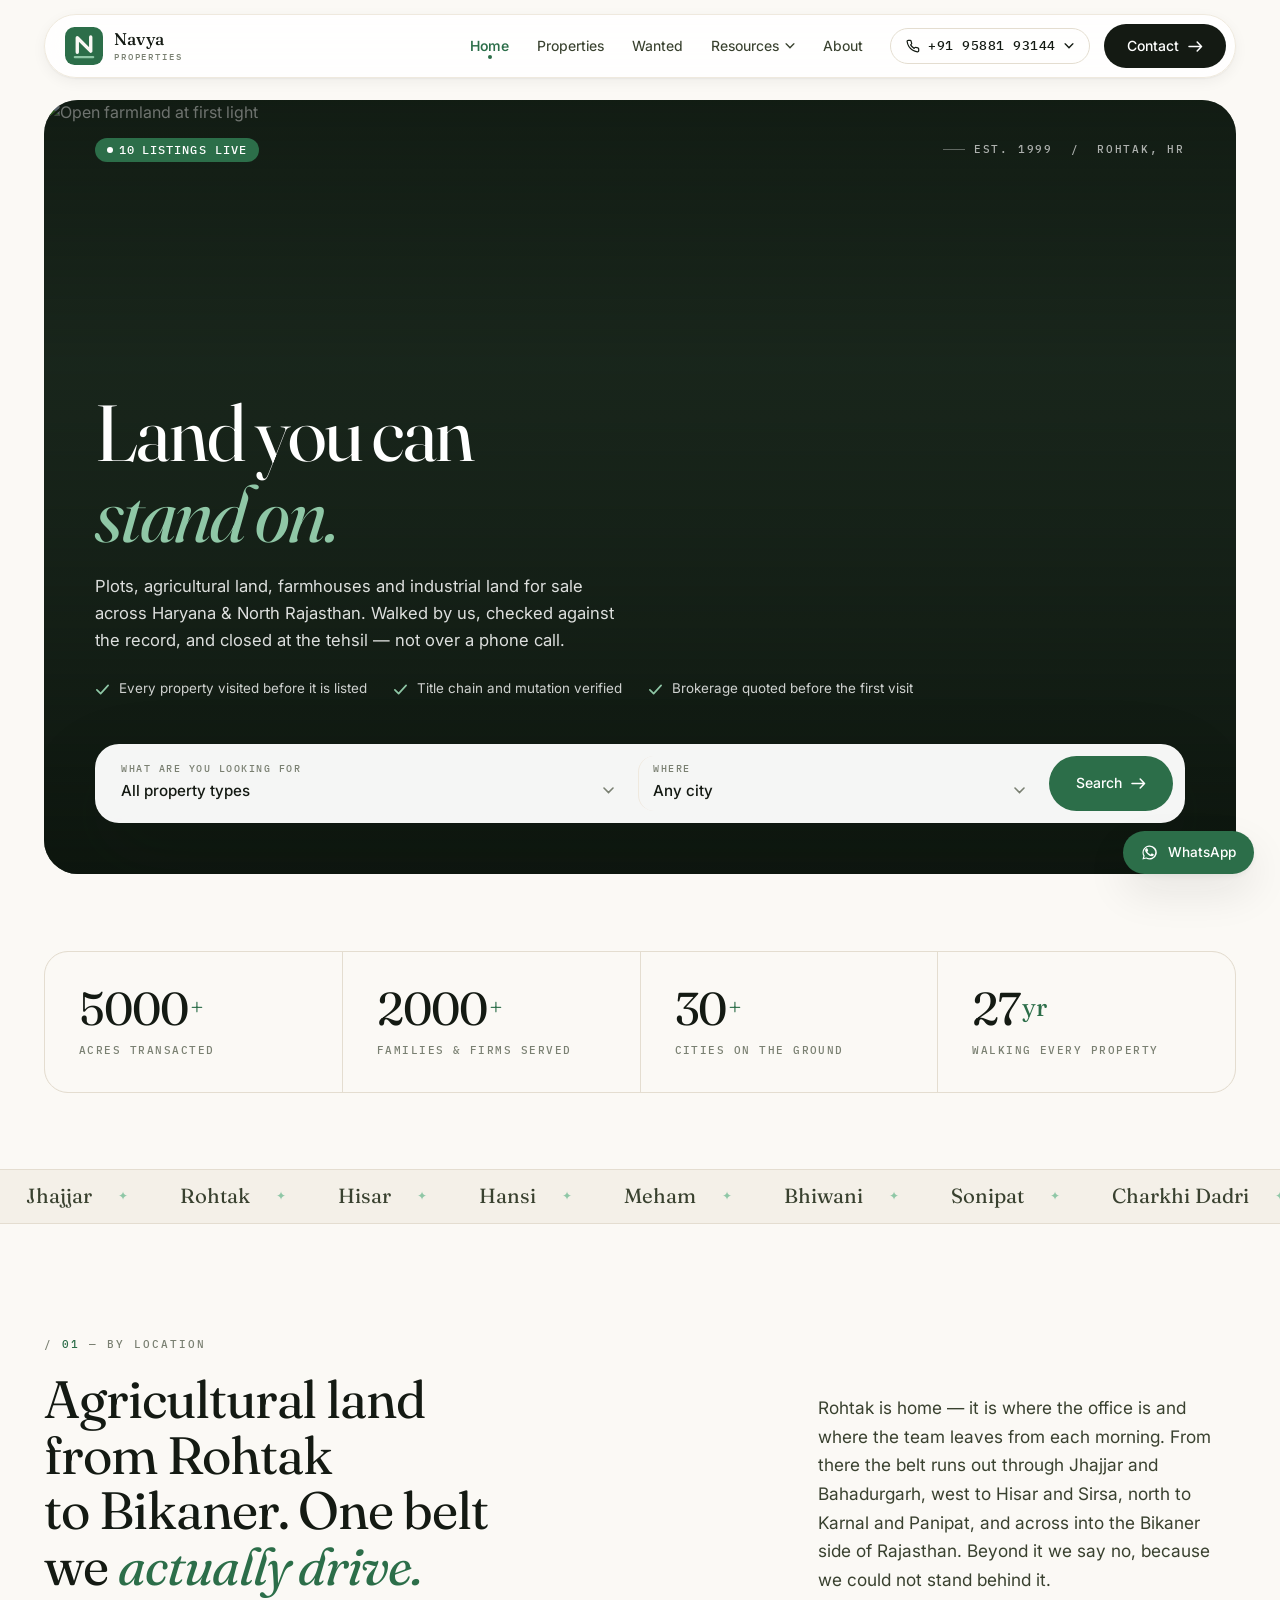
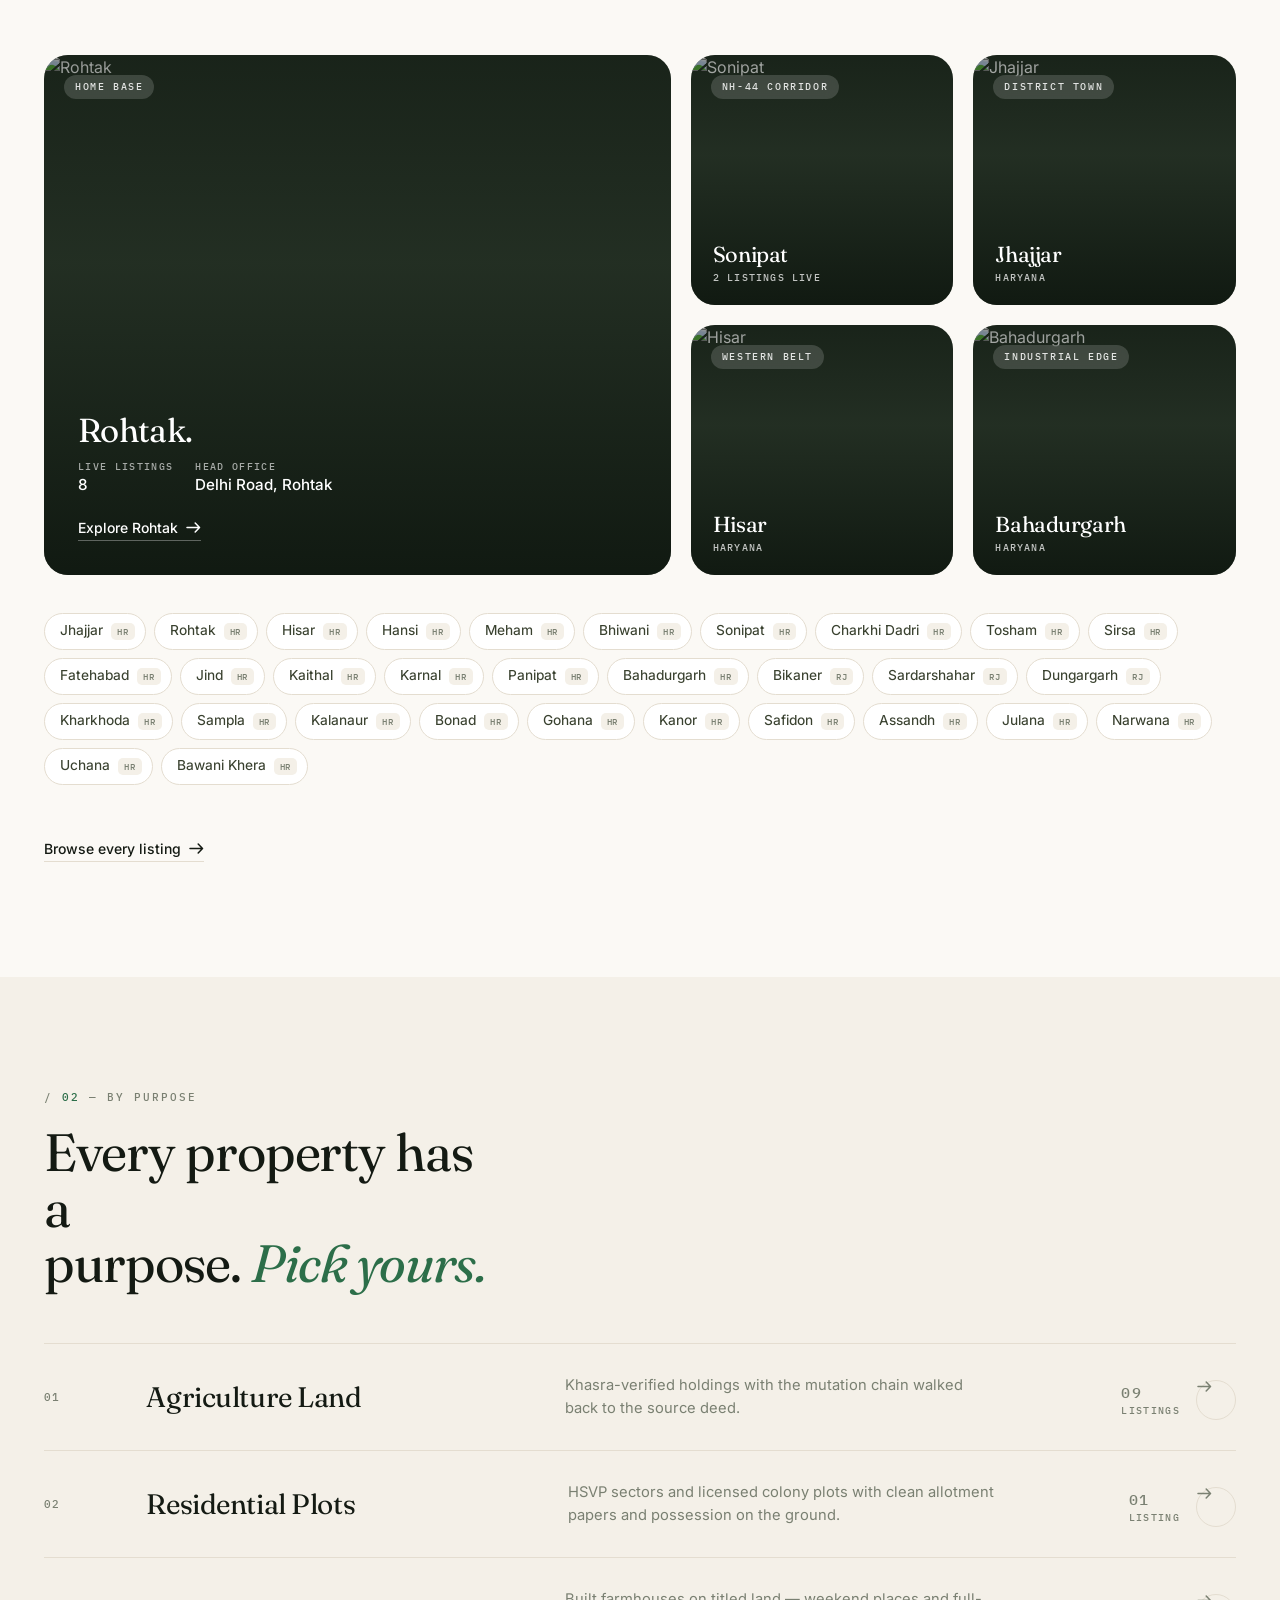
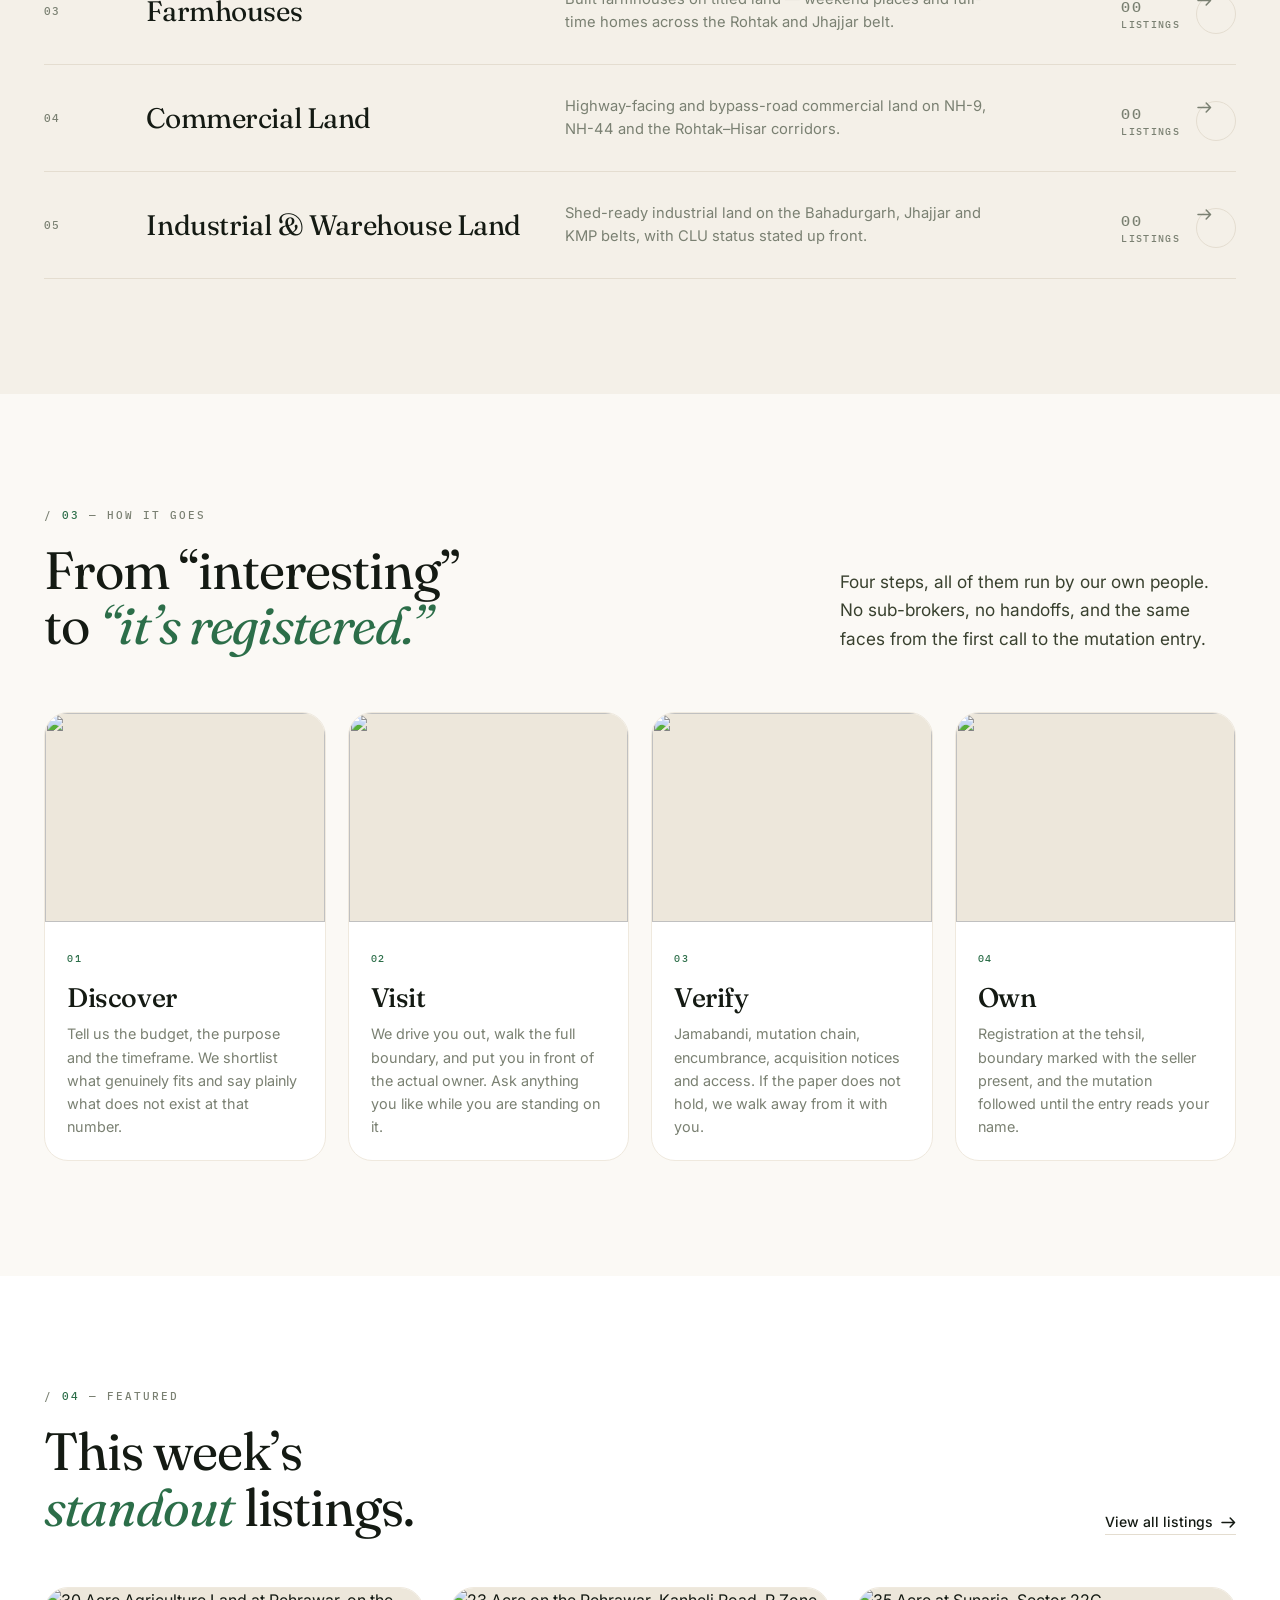
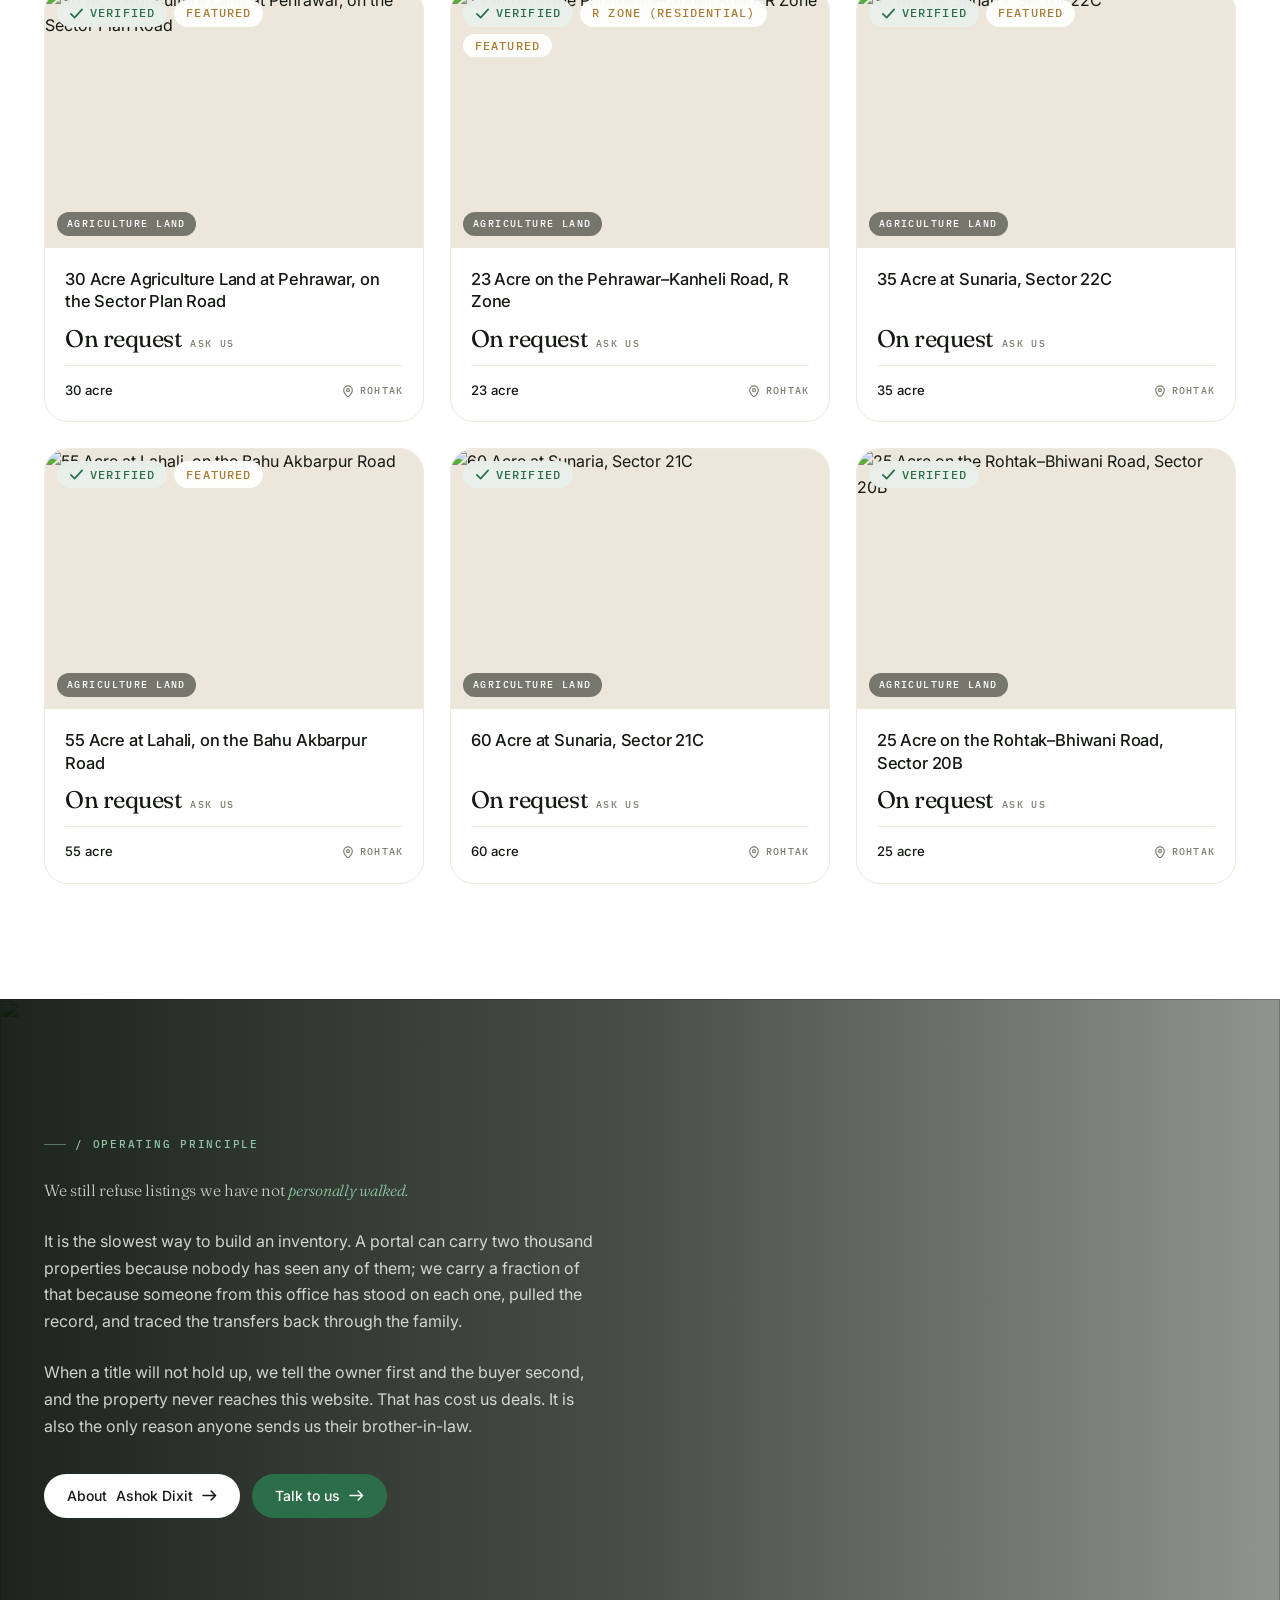
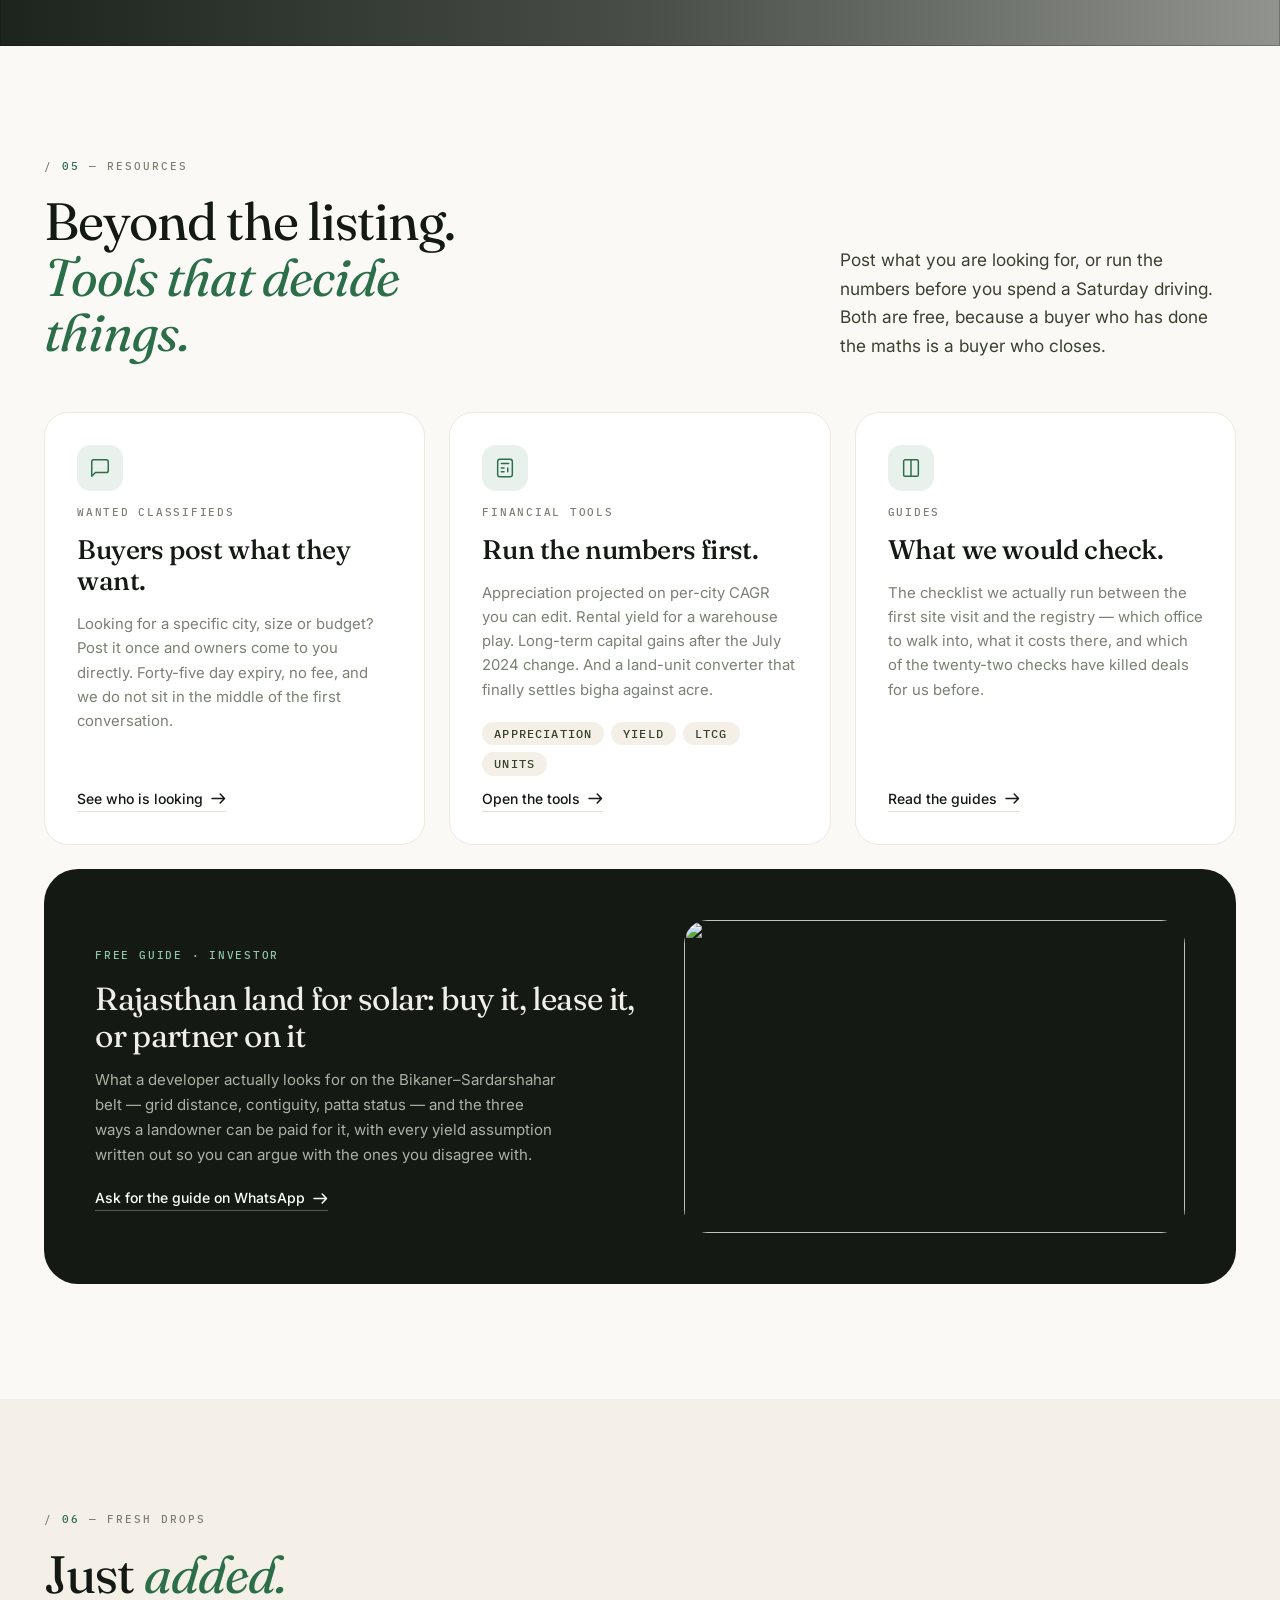
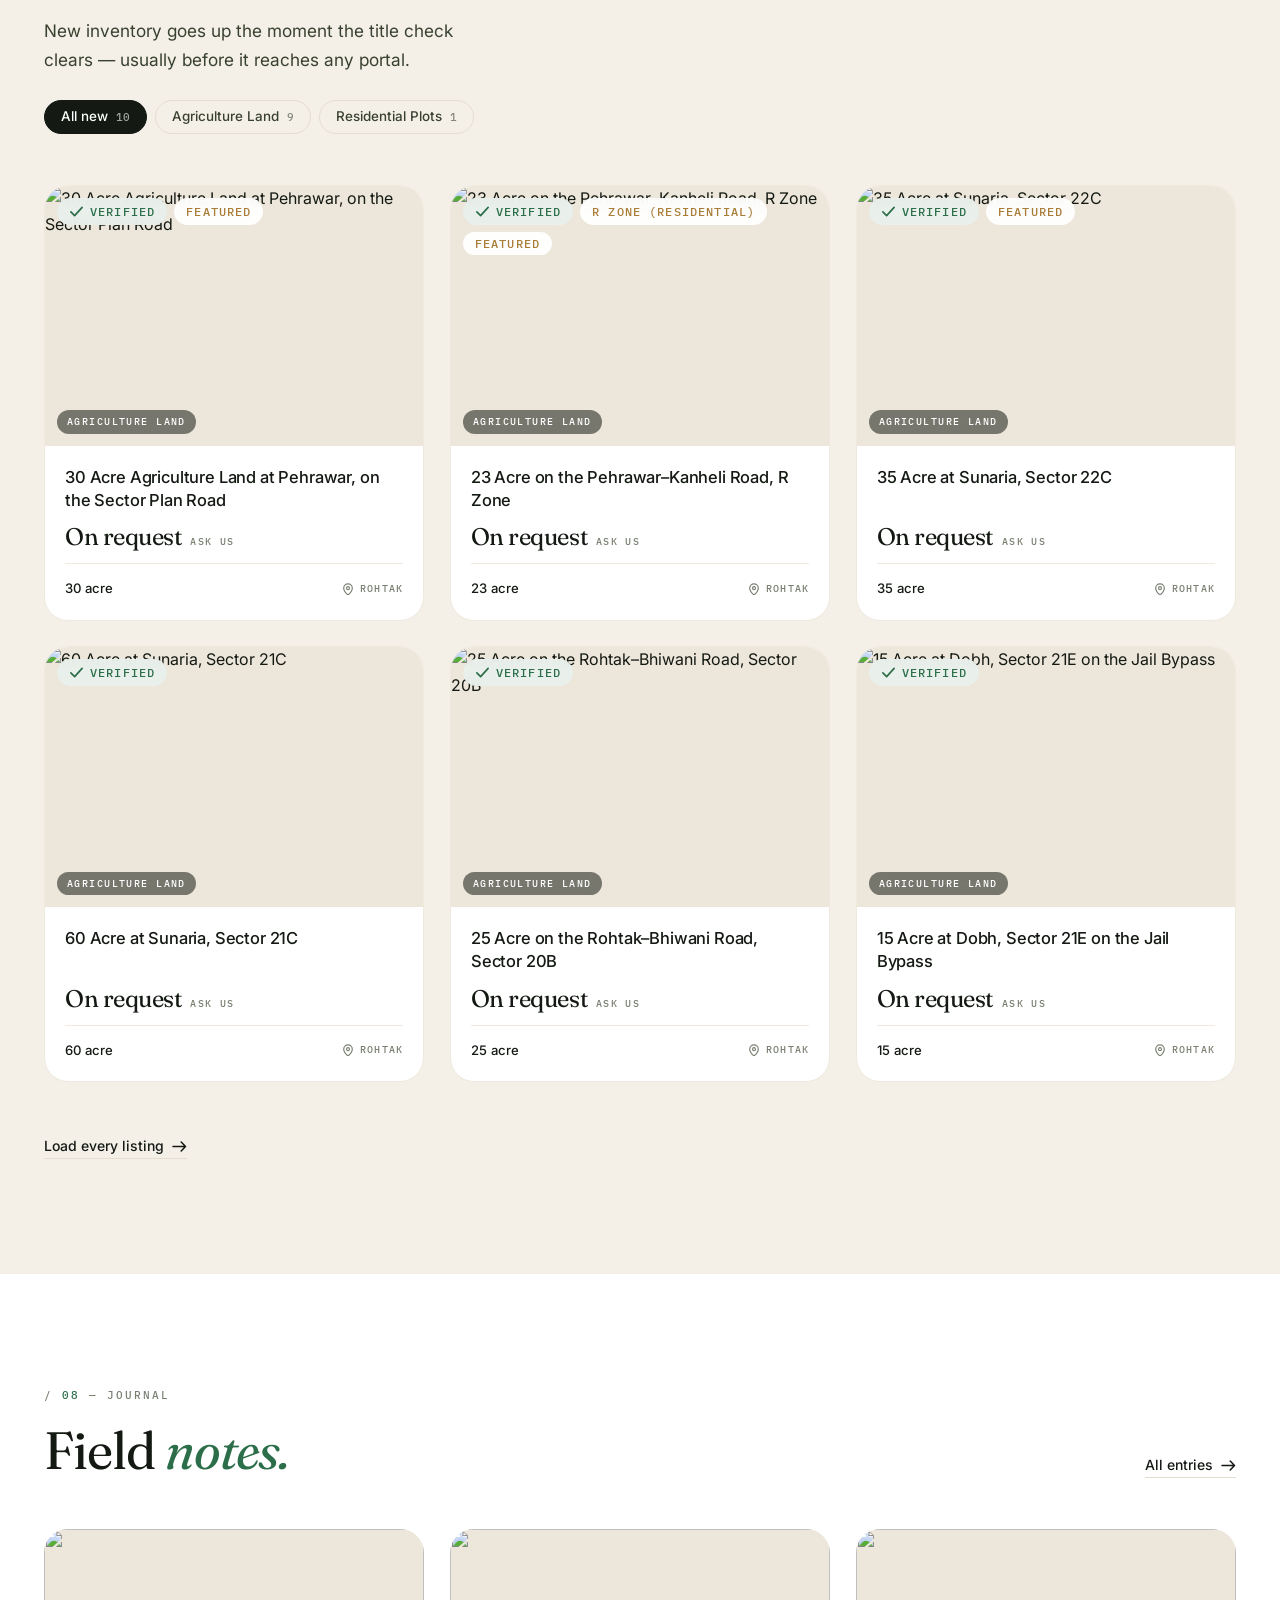
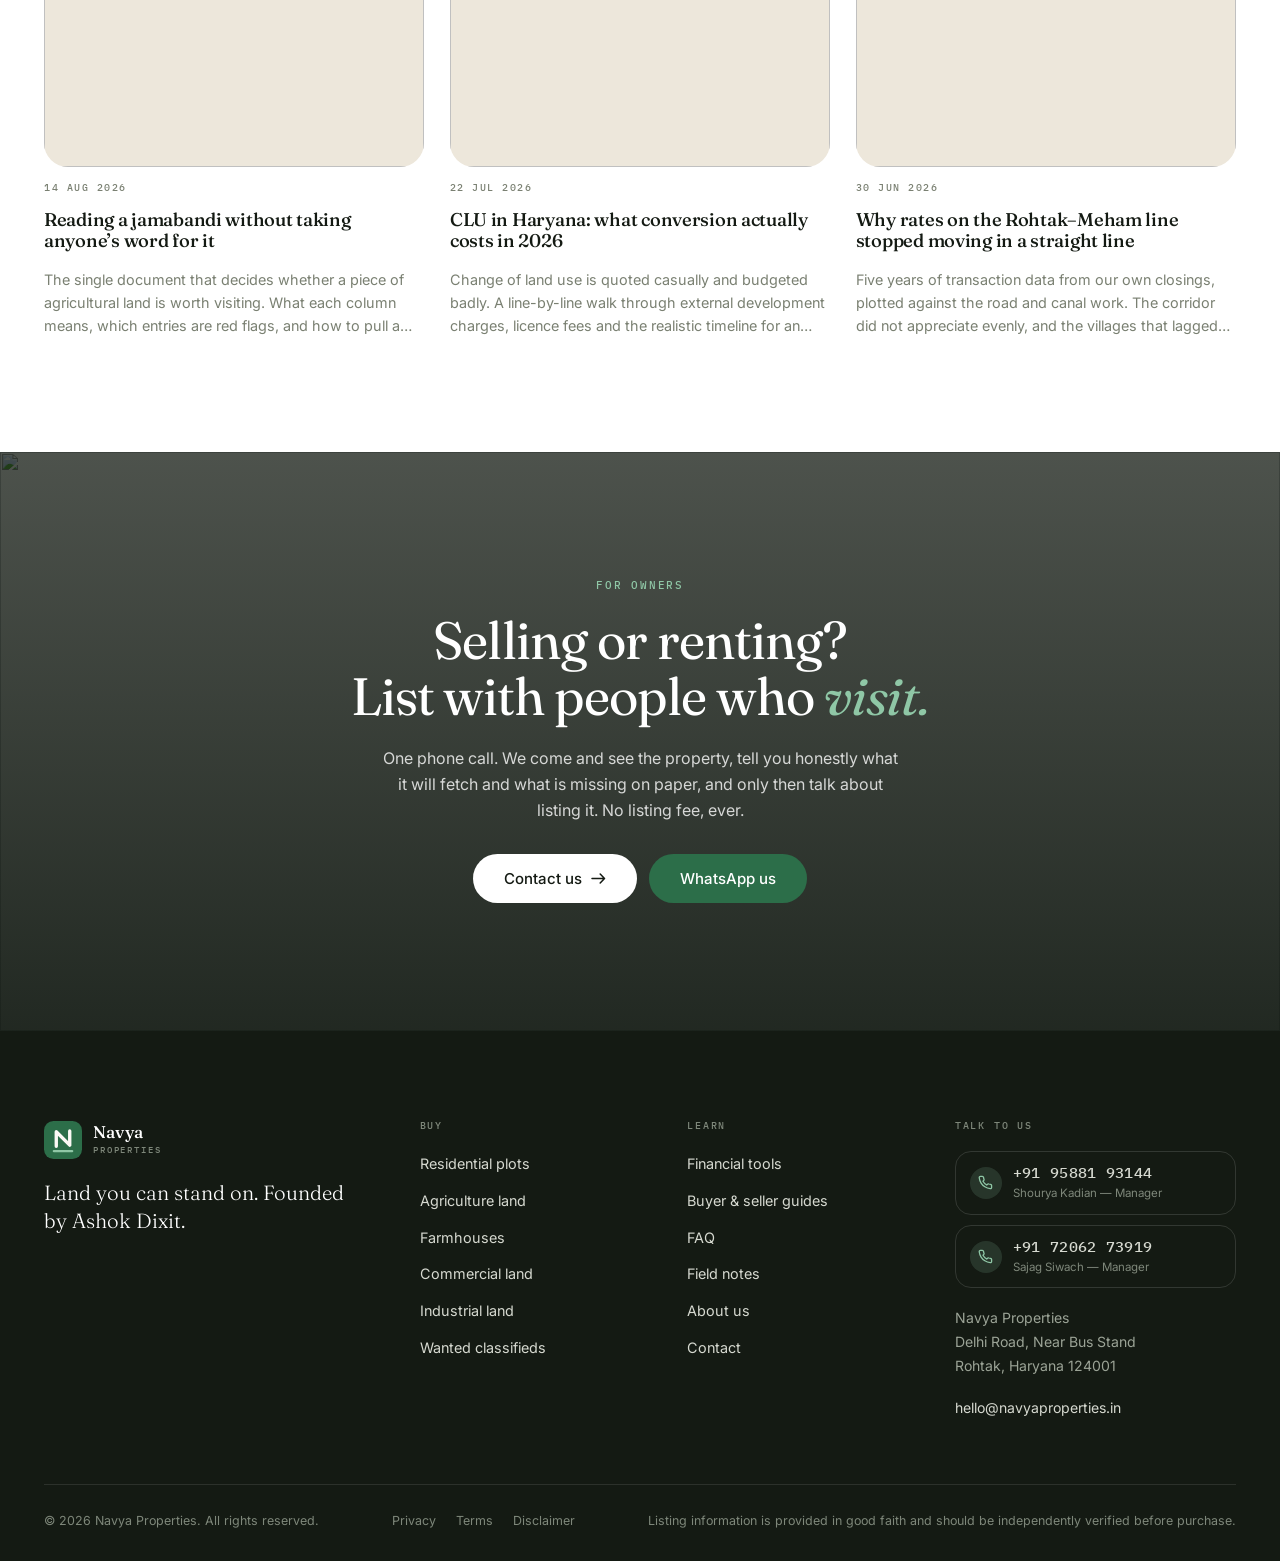
==== commit 5e3fe11c: "Target Haryana land searches: meta, listing schema, sitemap Co-Authored-By: Claude Opus 5.5 <noreply" ====
--- a/index.html
+++ b/index.html
@@ -1,16 +1,28 @@
 <!DOCTYPE html>
-<html lang="en">
+<html lang="en-IN">
 <head>
 <meta charset="utf-8">
 <meta name="viewport" content="width=device-width, initial-scale=1">
-<title>Navya Properties &mdash; Land, Plots &amp; Farmhouses across Haryana &amp; North Rajasthan</title>
-<meta name="description" content="Navya Properties, led by Ashok Dixit. Agriculture land, residential plots, farmhouses, commercial and industrial land across Rohtak, Jhajjar, Bahadurgarh, Hisar, Bhiwani, Jind, Karnal, Panipat, Sirsa and the Bikaner belt of Rajasthan. Every property walked and title-checked before it is listed.">
+<title>Agricultural Land for Sale in Haryana | Navya Properties</title>
+<meta name="description" content="Agricultural land, plots and farmhouses for sale in Rohtak, Jhajjar, Hisar and across Haryana and north Rajasthan. Every property walked and title-checked.">
+<meta name="robots" content="index, follow, max-image-preview:large">
 <meta name="theme-color" content="#2C6E49">
+<link rel="canonical" href="https://www.navyaproperty.com/">
 
 <meta property="og:type" content="website">
-<meta property="og:title" content="Navya Properties">
+<meta property="og:site_name" content="Navya Properties">
+<meta property="og:locale" content="en_IN">
+<meta property="og:title" content="Agricultural Land for Sale in Haryana | Navya Properties">
 <meta property="og:description" content="Land you can stand on. Agriculture land, plots and farmhouses across Haryana and north Rajasthan — verified before they are listed.">
-<meta property="og:image" content="assets/img/logo-mark.svg">
+<meta property="og:url" content="https://www.navyaproperty.com/">
+<meta property="og:image" content="https://images.unsplash.com/photo-1500382017468-9049fed747ef?w=1200&amp;h=630&amp;q=76&amp;auto=format&amp;fit=crop">
+<meta property="og:image:width" content="1200">
+<meta property="og:image:height" content="630">
+<meta property="og:image:alt" content="Open farmland at first light">
+<meta name="twitter:card" content="summary_large_image">
+<meta name="twitter:title" content="Agricultural Land for Sale in Haryana | Navya Properties">
+<meta name="twitter:description" content="Land you can stand on. Agriculture land, plots and farmhouses across Haryana and north Rajasthan — verified before they are listed.">
+<meta name="twitter:image" content="https://images.unsplash.com/photo-1500382017468-9049fed747ef?w=1200&amp;h=630&amp;q=76&amp;auto=format&amp;fit=crop">
 
 <link rel="icon" href="assets/img/favicon.svg" type="image/svg+xml">
 <link rel="apple-touch-icon" href="assets/img/logo-mark.svg">
@@ -28,6 +40,74 @@
 <script src="assets/js/config.js" defer></script>
 <script src="assets/js/data.js" defer></script>
 <script src="assets/js/site.js" defer></script>
+
+<script type="application/ld+json">
+{
+  "@context": "https://schema.org",
+  "@graph": [
+    {
+      "@type": "RealEstateAgent",
+      "@id": "https://www.navyaproperty.com/#business",
+      "name": "Navya Properties",
+      "url": "https://www.navyaproperty.com/",
+      "logo": "https://www.navyaproperty.com/assets/img/logo-mark.svg",
+      "image": "https://images.unsplash.com/photo-1500382017468-9049fed747ef?w=1200&h=630&q=76&auto=format&fit=crop",
+      "description": "Agricultural land, residential plots, farmhouses, commercial and industrial land across Haryana and north Rajasthan. Every property walked and title-checked before it is listed.",
+      "slogan": "Land you can stand on.",
+      "telephone": "+91-95881-93144",
+      "contactPoint": [
+        { "@type": "ContactPoint", "telephone": "+91-95881-93144", "contactType": "sales", "areaServed": "IN" },
+        { "@type": "ContactPoint", "telephone": "+91-72062-73919", "contactType": "sales", "areaServed": "IN" }
+      ],
+      "address": {
+        "@type": "PostalAddress",
+        "addressLocality": "Rohtak",
+        "addressRegion": "Haryana",
+        "addressCountry": "IN"
+      },
+      "founder": {
+        "@type": "Person",
+        "name": "Ashok Dixit",
+        "image": "https://www.navyaproperty.com/assets/img/founder-ashok-dixit.jpg"
+      },
+      "areaServed": [
+        { "@type": "State", "name": "Haryana" },
+        { "@type": "City", "name": "Rohtak" },
+        { "@type": "City", "name": "Jhajjar" },
+        { "@type": "City", "name": "Bahadurgarh" },
+        { "@type": "City", "name": "Sonipat" },
+        { "@type": "City", "name": "Hisar" },
+        { "@type": "City", "name": "Bhiwani" },
+        { "@type": "City", "name": "Jind" },
+        { "@type": "City", "name": "Karnal" },
+        { "@type": "City", "name": "Panipat" },
+        { "@type": "City", "name": "Sirsa" },
+        { "@type": "City", "name": "Bikaner" },
+        { "@type": "City", "name": "Sardarshahar" },
+        { "@type": "City", "name": "Dungargarh" }
+      ],
+      "knowsAbout": ["Agricultural land", "Residential plots", "Farmhouses", "Commercial land", "Industrial and warehouse land", "Land title verification"]
+    },
+    {
+      "@type": "WebSite",
+      "@id": "https://www.navyaproperty.com/#website",
+      "url": "https://www.navyaproperty.com/",
+      "name": "Navya Properties",
+      "inLanguage": "en-IN",
+      "publisher": { "@id": "https://www.navyaproperty.com/#business" }
+    },
+    {
+      "@type": "WebPage",
+      "@id": "https://www.navyaproperty.com/#webpage",
+      "url": "https://www.navyaproperty.com/",
+      "name": "Agricultural Land for Sale in Haryana | Navya Properties",
+      "inLanguage": "en-IN",
+      "isPartOf": { "@id": "https://www.navyaproperty.com/#website" },
+      "about": { "@id": "https://www.navyaproperty.com/#business" }
+    }
+  ]
+}
+</script>
 </head>
 
 <body>
@@ -121,7 +201,7 @@
 
     <h1 class="display">Land you can<br><em>stand on.</em></h1>
 
-    <p class="hero__lede">Plots, agriculture land, farmhouses and industrial land across <span class="js-region">Haryana &amp; north Rajasthan</span>. Walked by us, checked against the record, and closed at the tehsil &mdash; not over a phone call.</p>
+    <p class="hero__lede">Plots, agricultural land, farmhouses and industrial land for sale across <span class="js-region">Haryana &amp; north Rajasthan</span>. Walked by us, checked against the record, and closed at the tehsil &mdash; not over a phone call.</p>
 
     <div class="hero__notes">
       <span class="hero__note"><svg width="15" height="15" viewBox="0 0 16 16" fill="none" aria-hidden="true"><path d="M2 8.4l4 4L14 3.6" stroke="currentColor" stroke-width="1.8" stroke-linecap="round" stroke-linejoin="round"/></svg> Every property visited before it is listed</span>
@@ -162,7 +242,7 @@
     <div class="sec-head" data-reveal>
       <div class="sec-head__l">
         <span class="sec-num">/ <b>01</b> &mdash; By location</span>
-        <h2 class="h2">Thirty-one towns.<br>One belt we <em>actually drive.</em></h2>
+        <h2 class="h2">Agricultural land from Rohtak<br>to Bikaner. One belt we <em>actually drive.</em></h2>
       </div>
       <p class="lede" style="max-width:38ch">Rohtak is home &mdash; it is where the office is and where the team leaves from each morning. From there the belt runs out through Jhajjar and Bahadurgarh, west to Hisar and Sirsa, north to Karnal and Panipat, and across into the Bikaner side of Rajasthan. Beyond it we say no, because we could not stand behind it.</p>
     </div>
@@ -204,7 +284,7 @@
 
     <div class="steps" data-reveal="60">
       <article class="step">
-        <div class="step__img"><img src="https://images.unsplash.com/photo-1554224155-6726b3ff858f?w=520&q=70&auto=format&fit=crop" alt="" loading="lazy"></div>
+        <div class="step__img"><img src="https://images.unsplash.com/photo-1554224155-6726b3ff858f?w=520&q=70&auto=format&fit=crop" alt="" loading="lazy" decoding="async"></div>
         <div class="step__b">
           <span class="step__n">01</span>
           <h3 class="h3">Discover</h3>
@@ -212,7 +292,7 @@
         </div>
       </article>
       <article class="step">
-        <div class="step__img"><img src="https://images.unsplash.com/photo-1574943320219-553eb213f72d?w=520&q=70&auto=format&fit=crop" alt="" loading="lazy"></div>
+        <div class="step__img"><img src="https://images.unsplash.com/photo-1574943320219-553eb213f72d?w=520&q=70&auto=format&fit=crop" alt="" loading="lazy" decoding="async"></div>
         <div class="step__b">
           <span class="step__n">02</span>
           <h3 class="h3">Visit</h3>
@@ -220,7 +300,7 @@
         </div>
       </article>
       <article class="step">
-        <div class="step__img"><img src="https://images.unsplash.com/photo-1590247813693-5541d1c609fd?w=520&q=70&auto=format&fit=crop" alt="" loading="lazy"></div>
+        <div class="step__img"><img src="https://images.unsplash.com/photo-1590247813693-5541d1c609fd?w=520&q=70&auto=format&fit=crop" alt="" loading="lazy" decoding="async"></div>
         <div class="step__b">
           <span class="step__n">03</span>
           <h3 class="h3">Verify</h3>
@@ -228,7 +308,7 @@
         </div>
       </article>
       <article class="step">
-        <div class="step__img"><img src="https://images.unsplash.com/photo-1560518883-ce09059eeffa?w=520&q=70&auto=format&fit=crop" alt="" loading="lazy"></div>
+        <div class="step__img"><img src="https://images.unsplash.com/photo-1560518883-ce09059eeffa?w=520&q=70&auto=format&fit=crop" alt="" loading="lazy" decoding="async"></div>
         <div class="step__b">
           <span class="step__n">04</span>
           <h3 class="h3">Own</h3>
@@ -255,7 +335,7 @@
 
 <!-- ════════════════════════ OPERATING PRINCIPLE ═══════════════════════ -->
 <section class="principle">
-  <img src="https://images.unsplash.com/photo-1605000797499-95a51c5269ae?w=1900&q=74&auto=format&fit=crop" alt="" loading="lazy">
+  <img src="https://images.unsplash.com/photo-1605000797499-95a51c5269ae?w=1900&q=74&auto=format&fit=crop" alt="" loading="lazy" decoding="async">
   <div class="principle__in" data-reveal>
     <span class="eyebrow" style="color:var(--brand-3)">/ Operating principle</span>
     <p class="principle__q mt-m">We still refuse listings we have not <em>personally walked.</em></p>
@@ -315,7 +395,7 @@
         <p>What a developer actually looks for on the Bikaner&ndash;Sardarshahar belt &mdash; grid distance, contiguity, patta status &mdash; and the three ways a landowner can be paid for it, with every yield assumption written out so you can argue with the ones you disagree with.</p>
         <a class="link-arw js-wa" href="#" data-msg="Hello Navya Properties, please send me the Rajasthan solar land guide.">Ask for the guide on WhatsApp <svg class="arw" width="15" height="11" viewBox="0 0 15 11" fill="none" aria-hidden="true"><path d="M9.2 1l4.3 4.5L9.2 10M13 5.5H1" stroke="currentColor" stroke-width="1.5" stroke-linecap="round" stroke-linejoin="round"/></svg></a>
       </div>
-      <div class="guide__img"><img src="https://images.unsplash.com/photo-1509391366360-2e959784a276?w=760&q=72&auto=format&fit=crop" alt="" loading="lazy"></div>
+      <div class="guide__img"><img src="https://images.unsplash.com/photo-1509391366360-2e959784a276?w=760&q=72&auto=format&fit=crop" alt="" loading="lazy" decoding="async"></div>
     </div>
   </div>
 </section>
@@ -366,7 +446,7 @@
 
 <!-- ═════════════════════════════ CLOSING ══════════════════════════════ -->
 <section class="close-cta">
-  <img src="https://images.unsplash.com/photo-1560493676-04071c5f467b?w=1900&q=74&auto=format&fit=crop" alt="" loading="lazy">
+  <img src="https://images.unsplash.com/photo-1560493676-04071c5f467b?w=1900&q=74&auto=format&fit=crop" alt="" loading="lazy" decoding="async">
   <div class="close-cta__in" data-reveal>
     <span class="eyebrow eyebrow--bare" style="color:var(--brand-3)">For owners</span>
     <h2 class="h2">Selling or renting?<br>List with people who <em>visit.</em></h2>
--- a/assets/css/site.css
+++ b/assets/css/site.css
@@ -732,6 +732,69 @@
 .info p,.info li{font-size:.9rem;line-height:1.7;color:var(--muted)}
 .info li+li{margin-top:4px}
 
+/* ── 24b. Property detail page ─────────────────────────────────────────── */
+.pdp__hero{position:relative;border-radius:var(--r-xl);overflow:hidden;aspect-ratio:16/7;background:var(--bg-3)}
+.pdp__hero img{width:100%;height:100%;object-fit:cover}
+.pdp__hero .pcard__badges{top:18px;left:18px;right:18px}
+@media (max-width:700px){.pdp__hero{aspect-ratio:4/3}}
+
+.pdp__grid{display:grid;grid-template-columns:1.6fr 1fr;gap:clamp(24px,3.4vw,52px);align-items:start;
+  margin-top:clamp(28px,4vw,48px)}
+@media (max-width:980px){.pdp__grid{grid-template-columns:1fr}}
+
+.pdp__key{display:grid;grid-template-columns:repeat(4,1fr);gap:1px;background:var(--line);
+  border:1px solid var(--line);border-radius:var(--r-lg);overflow:hidden}
+.pdp__key div{background:var(--bg);padding:clamp(16px,2vw,22px)}
+.pdp__key span{display:block;font:500 9.5px/1 var(--mono);letter-spacing:.14em;text-transform:uppercase;color:var(--muted)}
+.pdp__key b{display:block;margin-top:10px;font:400 clamp(1.1rem,1.9vw,1.5rem)/1.1 var(--serif);letter-spacing:-.02em}
+.pdp__key b.ask{font-family:var(--sans);font-size:1rem;font-weight:500;color:var(--brand)}
+@media (max-width:760px){.pdp__key{grid-template-columns:1fr 1fr}}
+
+.pdp__body p{color:var(--ink-2);line-height:1.72}
+.pdp__body p+p{margin-top:14px}
+
+/* Revenue record panel */
+.rec{border:1px solid var(--line-soft);border-radius:var(--r-lg);background:var(--paper);overflow:hidden}
+.rec__h{padding:18px 22px;border-bottom:1px solid var(--line-soft);display:flex;align-items:center;gap:10px}
+.rec dl{display:grid;grid-template-columns:auto 1fr;gap:0}
+.rec dt,.rec dd{padding:13px 22px;font-size:.9rem;border-bottom:1px solid var(--line-soft)}
+.rec dt{font:500 9.5px/1.6 var(--mono);letter-spacing:.13em;text-transform:uppercase;color:var(--muted);white-space:nowrap}
+.rec dd{margin:0;text-align:right;font-weight:500}
+.rec dt:last-of-type,.rec dd:last-of-type{border-bottom:0}
+
+/* Map */
+.mapbox{border-radius:var(--r-lg);overflow:hidden;border:1px solid var(--line-soft);background:var(--bg-3)}
+.mapbox iframe{display:block;width:100%;height:clamp(280px,38vw,420px);border:0}
+.mapbox__foot{display:flex;flex-wrap:wrap;gap:12px;justify-content:space-between;align-items:center;
+  padding:14px 18px;background:var(--paper);border-top:1px solid var(--line-soft)}
+.mapbox__coords{font:500 .78rem/1 var(--mono);color:var(--muted);letter-spacing:.04em}
+
+/* Scanned revenue maps and layout plans */
+.docgrid{display:grid;gap:clamp(16px,2vw,22px)}
+@media (min-width:820px){.docgrid:has(>:nth-child(2)){grid-template-columns:1fr 1fr}}
+
+.shajra{border:1px solid var(--line-soft);border-radius:var(--r-lg);background:var(--paper);overflow:hidden}
+.shajra__img{display:block;background:var(--bg-2);padding:clamp(12px,2vw,22px)}
+.shajra__img img{width:100%;height:auto;border-radius:var(--r-sm);
+  transition:transform .4s var(--ease)}
+.shajra__img:hover img{transform:scale(1.01)}
+.shajra__cap{padding:16px 20px;border-top:1px solid var(--line-soft);font-size:.85rem;line-height:1.6;color:var(--muted)}
+.shajra__cap b{color:var(--ink);font-weight:500}
+
+/* Sticky enquiry rail */
+.enq{position:sticky;top:104px;display:grid;gap:16px}
+@media (max-width:980px){.enq{position:static}}
+.enq__card{background:var(--paper);border:1px solid var(--line-soft);border-radius:var(--r-lg);padding:clamp(20px,2.4vw,26px);display:grid;gap:14px}
+.enq__price b{font:400 clamp(1.6rem,3vw,2.2rem)/1 var(--serif);letter-spacing:-.02em;display:block}
+.enq__price b.ask{font-family:var(--sans);font-size:1.3rem;font-weight:500;color:var(--brand)}
+.enq__price span{display:block;margin-top:8px;font:500 9.5px/1 var(--mono);letter-spacing:.14em;text-transform:uppercase;color:var(--muted)}
+.enq__note{font-size:.82rem;line-height:1.6;color:var(--muted)}
+
+.pdp__sec{margin-top:clamp(34px,5vw,58px)}
+.pdp__sec>h2{margin-bottom:18px}
+
+.notfound{text-align:center;padding:clamp(60px,10vw,120px) 20px}
+
 /* ── 25. Floating actions ──────────────────────────────────────────────── */
 .fab{position:fixed;right:clamp(14px,2.4vw,26px);bottom:clamp(14px,2.4vw,26px);z-index:70;display:grid;gap:10px;justify-items:end}
 .fab__btn{
